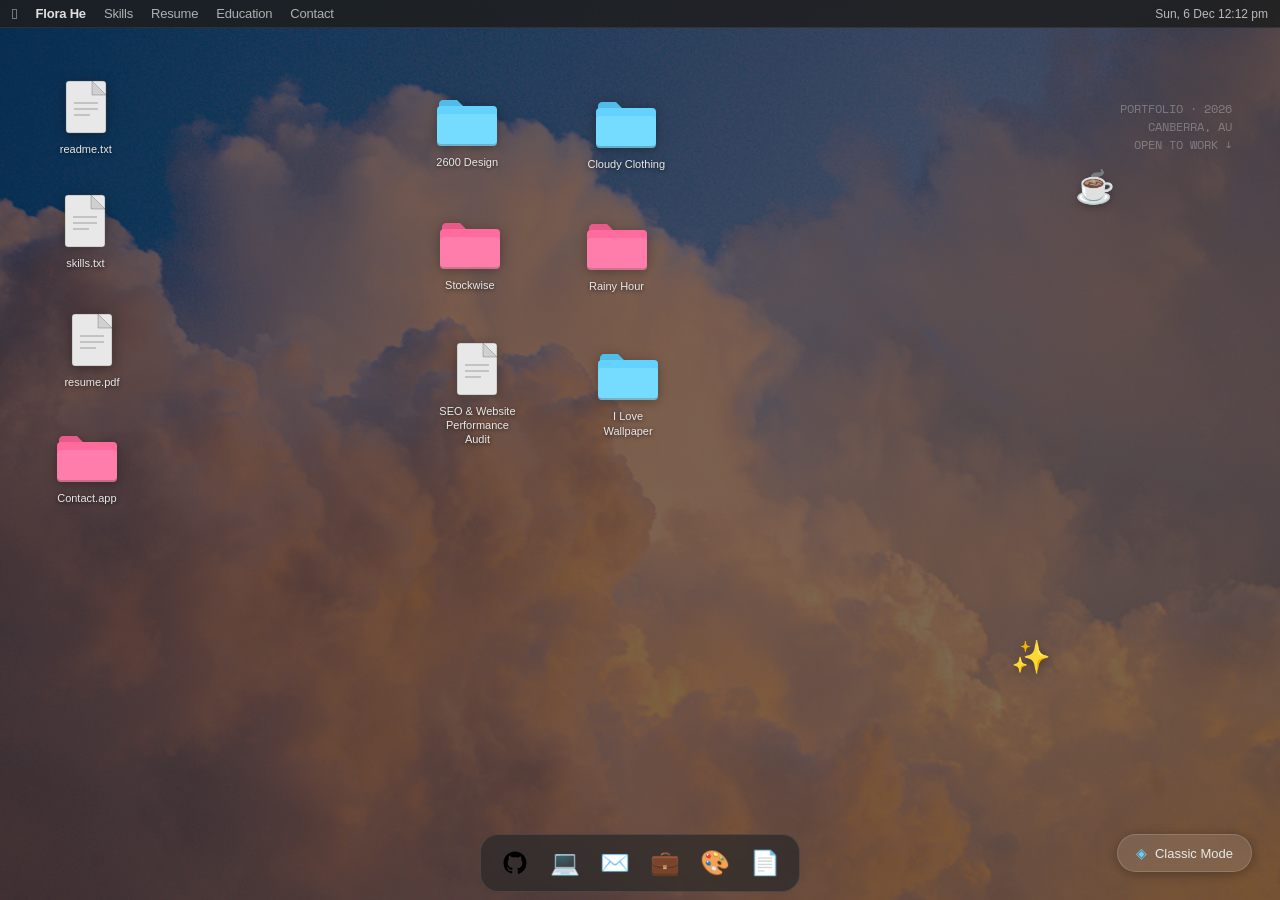
==== portfolio-v2.html @ 4a947c87 "Add files via upload" ====
<!DOCTYPE html>
<html lang="en">
<head>
<meta charset="UTF-8">
<meta name="viewport" content="width=device-width, initial-scale=1.0">
<title>Flora He — Portfolio</title>
<link href="https://fonts.googleapis.com/css2?family=Space+Mono:wght@400;700&display=swap" rel="stylesheet">
<style>
  :root {
    --menu-bg: rgba(30,30,30,0.85);
    --menu-text: #e0e0e0;
    --window-bg: #1e1e1e;
    --window-border: #3a3a3c;
    --accent: #ff6b9d;
    --accent2: #64d2ff;
    --folder-shadow: rgba(0,0,0,0.3);
    --icon-label: #e8e8e8;
  }

  * { margin: 0; padding: 0; box-sizing: border-box; }

  body {
    font-family: -apple-system, BlinkMacSystemFont, 'SF Pro Display', 'Helvetica Neue', sans-serif;
    background: #2c2c2e;
    overflow: hidden;
    width: 100vw;
    height: 100vh;
    cursor: url("data:image/svg+xml,%3Csvg xmlns='http://www.w3.org/2000/svg' width='40' height='32'%3E%3Cellipse cx='20' cy='23' rx='17' ry='8' fill='white' opacity='0.92'/%3E%3Cellipse cx='13' cy='19' rx='9' ry='8' fill='white' opacity='0.92'/%3E%3Cellipse cx='23' cy='17' rx='10' ry='9' fill='white' opacity='0.92'/%3E%3Cellipse cx='17' cy='14' rx='8' ry='8' fill='white' opacity='0.92'/%3E%3C/svg%3E") 20 24, auto;
    user-select: none;
  }

  /* ── CLOUD CLICK PUFF ── */
  .cloud-puff {
    position: fixed;
    pointer-events: none;
    z-index: 9998;
    font-size: 18px;
    line-height: 1;
    transform: translate(-50%, -50%) scale(0.4);
    opacity: 1;
    animation: cloudPuff 0.55s ease-out forwards;
  }
  @keyframes cloudPuff {
    0%   { transform: translate(-50%,-50%) scale(0.4); opacity: 0.9; }
    60%  { transform: translate(-50%,-50%) scale(1.6); opacity: 0.5; }
    100% { transform: translate(-50%,-50%) scale(2.2); opacity: 0;   }
  }

  /* ── WALLPAPER ── */
  .wallpaper {
    position: fixed; inset: 0; z-index: 0;
    background: url('cloud wallpaper.jpeg') center/cover no-repeat;
    transform: scale(1.08) translate3d(var(--bg-shift-x, 0px), var(--bg-shift-y, 0px), 0);
    transform-origin: center;
    animation: wallpaperFloat 22s ease-in-out infinite alternate;
    will-change: transform;
  }
  .wallpaper::after {
    content: '';
    position: absolute; inset: 0;
    background: rgba(8, 12, 28, 0.52);
  }

  @keyframes wallpaperFloat {
    0%   { transform: scale(1.08) translate3d(calc(var(--bg-shift-x, 0px) - 10px), calc(var(--bg-shift-y, 0px) - 6px), 0); }
    50%  { transform: scale(1.11) translate3d(calc(var(--bg-shift-x, 0px) + 6px), calc(var(--bg-shift-y, 0px) + 4px), 0); }
    100% { transform: scale(1.09) translate3d(calc(var(--bg-shift-x, 0px) - 4px), calc(var(--bg-shift-y, 0px) + 10px), 0); }
  }

  #cloudCanvas {
    position: fixed; inset: 28px 0 0 0;
    width: 100%; height: calc(100% - 28px);
    z-index: 2; pointer-events: none;
  }

  /* ── MENUBAR ── */
  .menubar {
    position: fixed; top: 0; left: 0; right: 0; height: 28px;
    background: var(--menu-bg);
    backdrop-filter: blur(30px); -webkit-backdrop-filter: blur(30px);
    display: flex; align-items: center; padding: 0 12px;
    z-index: 1000; border-bottom: 1px solid rgba(255,255,255,0.08);
    font-size: 13px; color: var(--menu-text); gap: 18px;
  }
  .menubar .apple-logo { font-size: 15px; opacity: 0.9; }
  .menubar-item { font-weight: 600; letter-spacing: -0.2px; }
  .menubar-item.light { font-weight: 400; opacity: 0.75; }
  .menubar-right { margin-left: auto; display: flex; gap: 16px; align-items: center; font-size: 12px; opacity: 0.8; }

  /* ── DESKTOP ── */
  .desktop { position: fixed; inset: 28px 0 0 0; z-index: 5; }

  .desktop-icon {
    position: absolute; display: flex; flex-direction: column; align-items: center;
    gap: 6px; cursor: grab; transition: transform 0.1s ease; z-index: 10;
    --type-main: #64d2ff;
    --type-mid: #50bce8;
    --type-light: #7de0ff;
    --type-stroke: rgba(255,255,255,0.28);
  }
  .desktop-icon:active { cursor: grabbing; }
  .desktop-icon:hover { transform: scale(1.05); }
  .desktop-icon.selected .icon-label {
    background: var(--accent); color: #fff; border-radius: 3px; padding: 1px 6px;
  }

  .icon-graphic {
    width: 64px; height: 56px; position: relative;
    filter: drop-shadow(0 2px 6px var(--folder-shadow)); transition: filter 0.2s;
  }
  .desktop-icon:hover .icon-graphic { filter: drop-shadow(0 4px 12px var(--folder-shadow)); }

  .icon-label {
    font-size: 11px; color: var(--icon-label); text-align: center;
    max-width: 90px; line-height: 1.3; text-shadow: 0 1px 4px rgba(0,0,0,0.7);
    word-wrap: break-word; padding: 1px 4px;
  }

  /* folder / file colour overrides */
  .desktop-icon .folder-tab,
  .desktop-icon .file-fold { fill: var(--type-mid); }
  .desktop-icon .folder-body,
  .desktop-icon .file-body { fill: var(--type-main); }
  .desktop-icon .folder-front { fill: var(--type-light); }
  .desktop-icon .file-body,
  .desktop-icon .file-fold,
  .desktop-icon .file-line { stroke: var(--type-stroke); }
  .desktop-icon[data-type="file"]  { --type-main: #e8e8e8; --type-mid: #d0d0d0; --type-light: #f5f5f5; --type-stroke: rgba(90,90,90,0.35); }
  .desktop-icon[data-type="app"]   { --type-main: #ff6b9d; --type-mid: #e85a8a; --type-light: #ff85b1; --type-stroke: rgba(255,255,255,0.25); }
  .desktop-icon[data-type="link"]  { --type-main: #64d2ff; --type-mid: #50bce8; --type-light: #7de0ff; --type-stroke: rgba(255,255,255,0.25); }
  .desktop-icon[data-type="image"] { --type-main: #ffd60a; --type-mid: #e8c200; --type-light: #ffe040; --type-stroke: rgba(120,90,0,0.25); }

  /* ── FINDER WINDOW ── */
  .window-overlay {
    position: fixed; inset: 0; z-index: 500; display: none;
    align-items: center; justify-content: center;
    background: rgba(0,0,0,0.5); backdrop-filter: blur(8px); -webkit-backdrop-filter: blur(8px);
    animation: fadeIn 0.2s ease;
  }
  .window-overlay.active { display: flex; }

  .finder-window {
    width: min(760px, 92vw); max-height: 82vh;
    background: var(--window-bg); border-radius: 12px;
    border: 1px solid var(--window-border);
    box-shadow: 0 24px 80px rgba(0,0,0,0.6);
    overflow: hidden; display: flex; flex-direction: column;
    animation: windowOpen 0.3s cubic-bezier(0.16,1,0.3,1);
  }

  @keyframes windowOpen { from { transform: scale(0.8); opacity: 0; } to { transform: scale(1); opacity: 1; } }
  @keyframes fadeIn     { from { opacity: 0; } to { opacity: 1; } }

  .window-titlebar {
    height: 40px; background: #2a2a2c; display: flex; align-items: center;
    padding: 0 14px; gap: 8px; flex-shrink: 0;
    border-bottom: 1px solid rgba(255,255,255,0.05);
  }
  .traffic-light { width: 12px; height: 12px; border-radius: 50%; cursor: pointer; transition: opacity 0.15s; }
  .traffic-light:hover { opacity: 0.8; }
  .tl-close    { background: #ff5f57; }
  .tl-minimize { background: #febc2e; }
  .tl-maximize { background: #28c840; }
  .window-title { flex: 1; text-align: center; font-size: 13px; color: #aaa; font-weight: 500; }

  .window-body { padding: 28px 32px 32px; overflow-y: auto; color: #d4d4d4; }
  .window-body h2 { font-size: 22px; font-weight: 600; color: #fff; margin-bottom: 8px; letter-spacing: -0.3px; }
  .window-body .project-tags { display: flex; flex-wrap: wrap; gap: 6px; margin-bottom: 16px; }
  .window-body .tag { font-size: 11px; padding: 3px 10px; border-radius: 100px; background: rgba(255,255,255,0.08); color: #aaa; font-weight: 500; letter-spacing: 0.3px; text-transform: uppercase; }
  .window-body .project-desc { font-size: 14px; line-height: 1.75; color: #b0b0b0; margin-bottom: 20px; }
  .window-body .project-link {
    display: inline-flex; align-items: center; gap: 6px; font-size: 13px;
    color: var(--accent2); text-decoration: none; padding: 8px 16px;
    border: 1px solid rgba(100,210,255,0.3); border-radius: 8px; transition: all 0.2s;
  }
  .window-body .project-link:hover { background: rgba(100,210,255,0.1); border-color: var(--accent2); }

  .project-preview {
    width: 100%; border-radius: 8px; margin-bottom: 20px;
    border: 1px solid rgba(255,255,255,0.06); background: #111;
    aspect-ratio: 16/9; overflow: hidden; position: relative;
    display: flex; align-items: center; justify-content: center;
  }
  .project-preview img { width: 100%; height: 100%; object-fit: cover; display: block; }
  .project-preview .preview-gradient { position: absolute; inset: 0; }
  .project-preview .preview-text {
    position: relative; z-index: 1; font-size: 28px; font-weight: 700;
    color: #fff; letter-spacing: -0.5px; text-shadow: 0 2px 12px rgba(0,0,0,0.5);
  }

  /* ── WINDOW CONTENT HELPERS ── */
  .w-section       { margin-bottom: 24px; }
  .w-section-title { font-size: 11px; letter-spacing: 0.12em; text-transform: uppercase; color: #555; margin-bottom: 10px; font-weight: 500; margin-top: 20px; }
  .w-section-title:first-child { margin-top: 0; }

  .w-tags     { display: flex; flex-wrap: wrap; gap: 6px; }
  .w-tag-d    { background: rgba(255,255,255,0.14); color: #e0e0e0; font-size: 11px; padding: 4px 12px; border-radius: 999px; font-weight: 500; }
  .w-tag-l    { background: rgba(255,255,255,0.05); color: #777; font-size: 11px; padding: 4px 12px; border-radius: 999px; border: 1px solid rgba(255,255,255,0.1); }

  .w-info-row { display: flex; gap: 16px; padding: 10px 0; border-bottom: 1px solid rgba(255,255,255,0.06); }
  .w-info-row:first-of-type { border-top: 1px solid rgba(255,255,255,0.06); }
  .w-lbl { font-size: 10px; letter-spacing: 0.1em; text-transform: uppercase; color: #555; min-width: 110px; padding-top: 1px; font-weight: 500; }
  .w-val { font-size: 13px; color: #c0c0c0; }
  .dot-green { display: inline-block; width: 7px; height: 7px; border-radius: 50%; background: #6bba6b; margin-left: 6px; vertical-align: middle; }

  .w-stat-grid { display: grid; grid-template-columns: repeat(3,1fr); gap: 8px; margin: 16px 0; }
  .w-stat-card { background: rgba(255,255,255,0.05); border-radius: 8px; padding: 14px; border: 1px solid rgba(255,255,255,0.07); }
  .w-stat-num  { font-size: 20px; font-weight: 600; color: #fff; letter-spacing: -0.02em; margin-bottom: 3px; }
  .w-stat-lbl  { font-size: 10px; letter-spacing: 0.08em; text-transform: uppercase; color: #555; }

  /* Resume tabs */
  .w-tabs { display: flex; border-bottom: 1px solid rgba(255,255,255,0.08); margin-bottom: 20px; }
  .w-tab  { padding: 8px 20px; font-size: 12px; color: #666; cursor: pointer; border-bottom: 2px solid transparent; transition: all 0.2s; margin-bottom: -1px; letter-spacing: 0.05em; text-transform: uppercase; }
  .w-tab.active { color: var(--accent2); border-bottom-color: var(--accent2); }
  .w-tab-pane          { display: none; }
  .w-tab-pane.active   { display: block; }

  .w-exp-item { padding: 16px 0; border-bottom: 1px solid rgba(255,255,255,0.06); }
  .w-exp-item:last-child { border-bottom: none; }
  .w-exp-header { display: flex; justify-content: space-between; align-items: baseline; gap: 12px; margin-bottom: 2px; }
  .w-exp-role { font-size: 14px; font-weight: 600; color: #e8e8e8; }
  .w-exp-year { font-size: 11px; color: #555; white-space: nowrap; font-family: 'Space Mono', monospace; }
  .w-exp-org  { font-size: 12px; color: #666; font-style: italic; margin-bottom: 8px; }
  .w-exp-desc { font-size: 13px; color: #888; line-height: 1.75; }

  .w-edu-item   { padding: 14px 0; border-bottom: 1px solid rgba(255,255,255,0.06); }
  .w-edu-item:last-child { border-bottom: none; }
  .w-edu-school { font-size: 14px; font-weight: 600; color: #e8e8e8; margin-bottom: 2px; }
  .w-edu-year   { font-size: 11px; color: #555; font-family: 'Space Mono', monospace; margin-bottom: 5px; }
  .w-edu-desc   { font-size: 12px; color: #888; line-height: 1.6; }

  /* Contact window */
  .w-contact-link {
    display: flex; justify-content: space-between; align-items: center;
    padding: 12px 0; border-bottom: 1px solid rgba(255,255,255,0.06);
    text-decoration: none; transition: padding-left 0.2s;
  }
  .w-contact-link:hover { padding-left: 6px; }
  .w-contact-lbl { font-size: 10px; letter-spacing: 0.1em; text-transform: uppercase; color: #555; }
  .w-contact-val { font-size: 13px; color: var(--accent2); }

  .w-divider { height: 1px; background: rgba(255,255,255,0.06); margin: 24px 0; }

  /* Contact form */
  .w-form-title { font-size: 14px; font-weight: 600; color: #e8e8e8; margin-bottom: 14px; }
  .w-chat-options { display: grid; gap: 6px; margin-bottom: 12px; }
  .w-opt { position: relative; }
  .w-opt input { position: absolute; opacity: 0; pointer-events: none; }
  .w-opt label {
    display: flex; align-items: center; gap: 10px; padding: 9px 12px;
    border: 1px solid rgba(255,255,255,0.1); border-radius: 10px;
    color: #888; font-size: 12px; cursor: pointer; transition: all 0.2s;
  }
  .w-opt label::before {
    content: ''; width: 14px; height: 14px; flex-shrink: 0; border-radius: 50%;
    border: 1px solid rgba(255,255,255,0.2); transition: all 0.2s;
  }
  .w-opt input:checked + label { border-color: var(--accent2); color: #e0e0e0; }
  .w-opt input:checked + label::before { background: var(--accent2); border-color: var(--accent2); }
  .w-opt label:hover { border-color: rgba(100,210,255,0.4); color: #c0c0c0; }

  .w-textarea {
    width: 100%; min-height: 80px; background: rgba(255,255,255,0.05);
    border: 1px solid rgba(255,255,255,0.1); border-radius: 10px;
    color: #d4d4d4; padding: 12px 14px; font-family: inherit; font-size: 13px;
    resize: none; outline: none; transition: border-color 0.2s;
  }
  .w-textarea:focus { border-color: var(--accent2); }
  .w-form-actions { display: flex; justify-content: space-between; align-items: center; margin-top: 10px; }
  .w-form-note { font-size: 11px; color: #555; }
  .w-send-btn {
    background: var(--accent2); color: #1a1a1a; border: none; border-radius: 8px;
    padding: 10px 20px; font-size: 12px; font-weight: 600; cursor: pointer;
    letter-spacing: 0.04em; text-transform: uppercase; transition: opacity 0.2s;
    font-family: inherit;
  }
  .w-send-btn:hover { opacity: 0.85; }

  /* ── STICKERS & BIO TEXT ── */
  .sticker {
    position: absolute; z-index: 5; pointer-events: none; font-size: 32px;
    filter: drop-shadow(0 2px 4px rgba(0,0,0,0.3));
    animation: float 4s ease-in-out infinite;
  }
  @keyframes float {
    0%,100% { transform: translateY(0) rotate(var(--rot,0deg)); }
    50%      { transform: translateY(-8px) rotate(var(--rot,0deg)); }
  }
  .bio-text {
    position: absolute; z-index: 5; font-family: 'Space Mono', monospace;
    font-size: 12px; color: rgba(255,255,255,0.3); max-width: 200px;
    line-height: 1.5; pointer-events: none; text-align: right;
  }

  /* ── DOCK ── */
  .dock {
    position: fixed; bottom: 8px; left: 50%; transform: translateX(-50%); z-index: 100;
    background: rgba(40,40,40,0.7); backdrop-filter: blur(20px); -webkit-backdrop-filter: blur(20px);
    border-radius: 18px; padding: 6px 12px; display: flex; gap: 6px;
    border: 1px solid rgba(255,255,255,0.1);
  }
  .dock-item {
    width: 44px; height: 44px; border-radius: 10px; display: flex; align-items: center;
    justify-content: center; font-size: 24px; cursor: pointer;
    transition: transform 0.2s cubic-bezier(0.16,1,0.3,1); position: relative;
  }
  .dock-item svg {
    width: 24px;
    height: 24px;
    fill: currentColor;
    display: block;
  }
  .dock-item:hover { transform: scale(1.3) translateY(-8px); }
  .dock-tooltip {
    position: absolute; bottom: 52px; font-size: 11px; color: #fff;
    background: rgba(30,30,30,0.9); padding: 4px 10px; border-radius: 6px;
    white-space: nowrap; opacity: 0; transition: opacity 0.15s; pointer-events: none;
  }
  .dock-item:hover .dock-tooltip { opacity: 1; }

  /* ── RESPONSIVE ── */
  @media (max-width: 768px) {
    .icon-graphic { width: 52px; height: 44px; }
    .icon-label { font-size: 10px; max-width: 72px; }
    .finder-window { width: 95vw; max-height: 88vh; }
    .window-body { padding: 20px; }
    .window-body h2 { font-size: 18px; }
    .w-stat-grid { grid-template-columns: 1fr 1fr; }
    .dock-item { width: 36px; height: 36px; font-size: 20px; }
  }
</style>
</head>
<body>

<div class="wallpaper"></div>
<canvas id="cloudCanvas"></canvas>

<div class="menubar">
  <span class="apple-logo" onclick="openById('readme')" style="cursor:pointer;" title="About Flora">&#63743;</span>
  <span class="menubar-item">Flora He</span>
  <span class="menubar-item light" onclick="openById('skills')"  style="cursor:none;">Skills</span>
  <span class="menubar-item light" onclick="openById('resume')"  style="cursor:none;">Resume</span>
  <span class="menubar-item light" onclick="openResumeTab('edu')" style="cursor:none;">Education</span>
  <span class="menubar-item light" onclick="openById('contact')" style="cursor:none;">Contact</span>
  <div class="menubar-right"><span id="menubar-time"></span></div>
</div>

<div class="desktop" id="desktop"></div>

<!-- FINDER WINDOW -->
<div class="window-overlay" id="windowOverlay">
  <div class="finder-window">
    <div class="window-titlebar">
      <div class="traffic-light tl-close"    onclick="closeWindow()"></div>
      <div class="traffic-light tl-minimize"></div>
      <div class="traffic-light tl-maximize"></div>
      <span class="window-title" id="windowTitle">—</span>
      <div style="width:52px"></div>
    </div>
    <div class="window-body" id="windowBody"></div>
  </div>
</div>

<!-- DOCK -->
<div class="dock">
  <div class="dock-item" onclick="window.open('https://github.com/florash','_blank')">
    <svg viewBox="0 0 24 24" aria-hidden="true">
      <path d="M12 .5C5.65.5.5 5.65.5 12A11.5 11.5 0 0 0 8.36 22.6c.58.1.79-.25.79-.56v-2.01c-3.18.69-3.85-1.35-3.85-1.35-.52-1.31-1.26-1.66-1.26-1.66-1.03-.7.08-.69.08-.69 1.14.08 1.74 1.17 1.74 1.17 1.01 1.73 2.65 1.23 3.29.94.1-.73.4-1.23.72-1.51-2.54-.29-5.21-1.27-5.21-5.66 0-1.25.45-2.27 1.17-3.08-.12-.29-.51-1.46.11-3.05 0 0 .96-.31 3.14 1.18A10.9 10.9 0 0 1 12 6.32c.97 0 1.95.13 2.87.38 2.18-1.49 3.14-1.18 3.14-1.18.62 1.59.23 2.76.11 3.05.73.81 1.17 1.83 1.17 3.08 0 4.4-2.67 5.36-5.22 5.65.41.35.77 1.03.77 2.08v3.08c0 .31.21.67.8.56A11.5 11.5 0 0 0 23.5 12C23.5 5.65 18.35.5 12 .5Z"/>
    </svg>
    <span class="dock-tooltip">GitHub · florash</span>
  </div>
  <div class="dock-item" onclick="window.open('https://github.com/2600design','_blank')">
    <span>💻</span><span class="dock-tooltip">GitHub · 2600design</span>
  </div>
  <div class="dock-item" onclick="window.open('mailto:flora.shuohe@gmail.com','_blank')">
    <span>✉️</span><span class="dock-tooltip">Email</span>
  </div>
  <div class="dock-item" onclick="window.open('https://www.linkedin.com/','_blank')">
    <span>💼</span><span class="dock-tooltip">LinkedIn</span>
  </div>
  <div class="dock-item" onclick="window.open('https://www.2600design.com.au','_blank')">
    <span>🎨</span><span class="dock-tooltip">2600 Design</span>
  </div>
  <div class="dock-item" onclick="window.open('FloraHe_Resume_portfolio.pdf','_blank')">
    <span>📄</span><span class="dock-tooltip">Download CV</span>
  </div>
</div>

<script>
// ═══════════════════════════════════════
//         FALLING CLOUD ANIMATION
// ═══════════════════════════════════════
(function () {
  const canvas = document.getElementById('cloudCanvas');
  const ctx = canvas.getContext('2d');
  const wallpaper = document.querySelector('.wallpaper');
  let W, H;
  let targetShiftX = 0;
  let targetShiftY = 0;
  let currentShiftX = 0;
  let currentShiftY = 0;

  function resize() {
    const dpr = window.devicePixelRatio || 1;
    W = window.innerWidth;
    H = window.innerHeight - 28;
    canvas.width  = W * dpr;
    canvas.height = H * dpr;
    ctx.setTransform(dpr, 0, 0, dpr, 0, 0);
  }
  resize();
  window.addEventListener('resize', resize);

  const PALETTES = [
    { start:{r:180,g:185,b:192}, end:{r:105,g:110,b:118} },
    { start:{r:255,g:255,b:255}, end:{r:220,g:225,b:230} },
    { start:{r:150,g:200,b:255}, end:{r:80, g:140,b:220} },
    { start:{r:245,g:185,b:215}, end:{r:130,g:175,b:235} },
  ];

  let palette, blobs=[], cloudY=0, cloudX=0, speed=0;
  const GRAVITY=0.008, MAX_SPEED=1.6;

  function initBlobs() {
    blobs = [];
    palette = PALETTES[Math.floor(Math.random()*PALETTES.length)];
    cloudX = W*0.15 + Math.random()*W*0.7;
    const baseR = Math.min(W,H)*0.13;
    for(let i=0;i<12;i++){const a=Math.random()*Math.PI*2,d=Math.random()*baseR*0.45;blobs.push({ox:Math.cos(a)*d,oy:Math.sin(a)*d*0.55,r:baseR*(0.38+Math.random()*0.32),phase:Math.random()*Math.PI*2,wx:1.5+Math.random()*3,wy:1+Math.random()*2,ws:0.008+Math.random()*0.012});}
    for(let i=0;i<12;i++){const a=Math.random()*Math.PI*2,d=baseR*(0.3+Math.random()*0.55);blobs.push({ox:Math.cos(a)*d,oy:Math.sin(a)*d*0.5-baseR*0.15,r:baseR*(0.25+Math.random()*0.28),phase:Math.random()*Math.PI*2,wx:2+Math.random()*4,wy:1.5+Math.random()*3,ws:0.006+Math.random()*0.014});}
    for(let i=0;i<8;i++){const a=-Math.PI*0.15+Math.random()*Math.PI*1.3,d=baseR*(0.5+Math.random()*0.45);blobs.push({ox:Math.cos(a)*d,oy:Math.sin(a)*d*0.4-baseR*0.35,r:baseR*(0.16+Math.random()*0.22),phase:Math.random()*Math.PI*2,wx:3+Math.random()*5,wy:2+Math.random()*3,ws:0.005+Math.random()*0.015});}
    cloudY = -Math.min(W,H)*0.35;
    speed = 0;
  }
  initBlobs();

  function updateWallpaperShift() {
    currentShiftX += (targetShiftX - currentShiftX) * 0.05;
    currentShiftY += (targetShiftY - currentShiftY) * 0.05;
    if (wallpaper) {
      wallpaper.style.setProperty('--bg-shift-x', currentShiftX.toFixed(2) + 'px');
      wallpaper.style.setProperty('--bg-shift-y', currentShiftY.toFixed(2) + 'px');
    }
  }

  document.addEventListener('mousemove', function (event) {
    const px = event.clientX / window.innerWidth - 0.5;
    const py = event.clientY / window.innerHeight - 0.5;
    targetShiftX = px * 18;
    targetShiftY = py * 14;
  });

  document.addEventListener('mouseleave', function () {
    targetShiftX = 0;
    targetShiftY = 0;
  });

  function lerp(p){const s=palette.start,e=palette.end;return{r:Math.round(s.r+(e.r-s.r)*p),g:Math.round(s.g+(e.g-s.g)*p),b:Math.round(s.b+(e.b-s.b)*p)};}

  let t=0;
  function draw(){
    t++;
    updateWallpaperShift();
    ctx.clearRect(0,0,W,H);
    speed=Math.min(speed+GRAVITY,MAX_SPEED);
    cloudY+=speed;
    const cycle=Math.max(0,Math.min(1,(cloudY+H*0.3)/(H*1.3)));
    if(cloudY>H+H*0.4) initBlobs();
    const cx=cloudX, cy=cloudY, swayX=Math.sin(t*0.006)*15;
    const sorted=[...blobs].sort((a,b)=>b.r-a.r);
    for(let i=0;i<sorted.length;i++){
      const b=sorted[i];
      const x=cx+b.ox+Math.sin(t*b.ws+b.phase)*b.wx+swayX;
      const y=cy+b.oy+Math.cos(t*b.ws*0.7+b.phase)*b.wy;
      const c=lerp(Math.min(1,cycle+(i/sorted.length)*0.08));
      const alpha=0.5+(1-i/sorted.length)*0.2;
      const g=ctx.createRadialGradient(x,y-b.r*0.15,0,x,y,b.r);
      g.addColorStop(0,`rgba(${c.r+8},${c.g+8},${c.b+6},${alpha})`);
      g.addColorStop(0.6,`rgba(${c.r},${c.g},${c.b},${alpha*0.85})`);
      g.addColorStop(1,`rgba(${Math.max(0,c.r-10)},${Math.max(0,c.g-10)},${Math.max(0,c.b-8)},0)`);
      ctx.beginPath();ctx.arc(x,y,b.r,0,Math.PI*2);ctx.fillStyle=g;ctx.fill();
    }
    const glowY=cy-Math.min(W,H)*0.1, glowR=Math.min(W,H)*0.12;
    const gw=ctx.createRadialGradient(cx+swayX,glowY,0,cx+swayX,glowY,glowR);
    gw.addColorStop(0,`rgba(255,255,255,${0.2*(1-cycle*0.6)})`);
    gw.addColorStop(1,'rgba(255,255,255,0)');
    ctx.beginPath();ctx.arc(cx+swayX,glowY,glowR,0,Math.PI*2);ctx.fillStyle=gw;ctx.fill();
    requestAnimationFrame(draw);
  }
  draw();
})();


// ═══════════════════════════════════════
//           PORTFOLIO DATA
// ═══════════════════════════════════════
const items = [
  // ── Special sections ──
  {
    id:'readme', name:'readme.txt', type:'file', windowType:'readme'
  },
  {
    id:'skills', name:'skills.txt', type:'file', windowType:'skills'
  },
  {
    id:'resume', name:'resume.pdf', type:'file', windowType:'resume'
  },
  {
    id:'contact', name:'Contact.app', type:'app', windowType:'contact'
  },

  // ── Projects ──
  {
    id:'design2600', name:'2600 Design', type:'link',
    tags:['Web Design','Branding'],
    desc:'Studio website for a Canberra web design brand with a refined, boutique aesthetic.',
    about:'A studio website created to present 2600 Design as a polished Canberra web design brand.',
    role:'I worked on the visual direction, layout presentation, content structure, and front-end execution.',
    tech:'Built with HTML, CSS, and a branding-led web design approach focused on clean presentation.',
    goal:'The goal was to create a boutique-feeling studio site that looks professional and builds trust quickly.',
    outcome:'Completed a refined brand website that clearly showcases services, style, and studio positioning.',
    link:'https://www.2600design.com.au',
    image:'img-2600design-desktop.png',
    gradient:'linear-gradient(135deg,#ede5db,#c9a990)',
    linkText:'Visit Site'
  },
  {
    id:'cloudyclothing', name:'Cloudy Clothing', type:'link',
    tags:['WordPress','WooCommerce'],
    desc:'Custom fashion ecommerce store with a soft, minimal shopping experience.',
    about:'A fashion ecommerce website designed to feel soft, clean, and easy to browse.',
    role:'I shaped the store presentation, product experience, and visual direction for the shopping flow.',
    tech:'Built with WordPress and WooCommerce, with a minimal front-end style and ecommerce structure.',
    goal:'The goal was to make the brand feel calm and elevated while keeping the buying experience simple.',
    outcome:'Completed a custom ecommerce concept with a softer brand feel and clearer product browsing.',
    link:'https://www.2600design.com.au/projects/cloudy-clothing/',
    image:'cloudyclothing.webp',
    gradient:'linear-gradient(135deg,#e8ecef,#c4d2dc)',
    linkText:'View Project'
  },
  {
    id:'stockwise', name:'Stockwise', type:'app',
    tags:['React','FastAPI'],
    desc:'Stock analysis platform with AI-powered insights, live market data, and bilingual support.',
    about:'A stock analysis platform that helps users review market data and understand stocks more easily.',
    role:'I worked across product design, interface structure, front-end implementation, and feature presentation.',
    tech:'Built with React and FastAPI, with AI-powered insights, live data, and bilingual support.',
    goal:'The goal was to make stock research more accessible, faster to scan, and easier for everyday users.',
    outcome:'Completed a working platform with live market information, AI support, and a clearer analysis flow.',
    link:'https://stockwise-pi.vercel.app',
    image:'img-stockwise-desktop.png',
    gradient:'linear-gradient(135deg,#667eea,#764ba2)',
    linkText:'View Live'
  },
  {
    id:'rainyhour', name:'Rainy Hour', type:'app',
    tags:['JavaScript','Canvas API'],
    desc:'Ambient soundscape app with layered rain visuals, audio controls, and a calm interactive mood.',
    about:'A calming ambient website built around rain visuals and sound to create a focused mood.',
    role:'I designed and developed the interactive experience, visual mood, and front-end behaviour.',
    tech:'Built with JavaScript and Canvas API, combining animation, audio controls, and atmosphere-led UI.',
    goal:'The goal was to create a small creative web experience that feels immersive and relaxing.',
    outcome:'Completed an interactive soundscape app with animated rain, layered controls, and a strong mood.',
    link:'https://florash.github.io/rainyhour/',
    image:'img-rainyhour-desktop.png',
    gradient:'linear-gradient(135deg,#4facfe,#00f2fe)',
    linkText:'View Live'
  },
  {
    id:'audit', name:'SEO & Website Performance Audit', type:'file',
    tags:['SEO','Web Audit'],
    desc:'Technical SEO and performance audit project focused on visibility, speed, and site health.',
    about:'A website audit document focused on improving search visibility, technical quality, and performance.',
    role:'I reviewed the site, identified technical and SEO issues, and structured the findings into a clear report.',
    tech:'Used SEO auditing, performance review, and website analysis methods to assess site health.',
    goal:'The goal was to show what was limiting search performance and what should be fixed first.',
    outcome:'Completed a structured audit with practical recommendations around visibility, speed, and site quality.',
    link:'https://florash.github.io/portfolio/assets/giannisitalian_audit_v8.pdf',
    image:'https://github.com/florash/portfolio/blob/main/assets/giannisitalian_card_v3.png',
    gradient:'linear-gradient(135deg,#a8edea,#fed6e3)',
    linkText:'View Report'
  },
  {
    id:'wallpaper', name:'I Love Wallpaper', type:'link',
    tags:['UI Design','Mobile'],
    desc:'Mobile wallpaper gallery concept with category browsing and a simple visual interface.',
    about:'A mobile wallpaper gallery concept designed for fast browsing and a clean visual experience.',
    role:'I designed the interface concept, category flow, and visual presentation for mobile use.',
    tech:'Built as a UI-focused front-end concept with lightweight interaction and mobile-first layout thinking.',
    goal:'The goal was to create a simple, attractive browsing experience for wallpaper discovery.',
    outcome:'Completed a mobile-style gallery concept with category navigation and a clear visual interface.',
    link:'https://florash.github.io/i-love-wallpaper/',
    image:'img-wallpaper-desktop.png',
    gradient:'linear-gradient(135deg,#f093fb,#f5576c)',
    linkText:'View Live'
  },
];


// ═══════════════════════════════════════
//         WINDOW CONTENT BUILDERS
// ═══════════════════════════════════════
function buildReadme() {
  return `
    <h2>Flora He</h2>
    <p style="font-size:11px;color:#555;font-family:'Space Mono',monospace;letter-spacing:0.1em;margin-bottom:20px;">PORTFOLIO · 2026 · CANBERRA AU</p>
    <p class="project-desc">Web designer and digital content professional with experience across WordPress, SEO, content publishing, and accessibility-focused design. I create clear, refined digital experiences for brands and small businesses.</p>

    <div style="margin:20px 0 24px;">
      <div class="w-info-row"><span class="w-lbl">Location</span><span class="w-val">Canberra, AU</span></div>
      <div class="w-info-row"><span class="w-lbl">Focus</span><span class="w-val">Web Design · WordPress · SEO</span></div>
      <div class="w-info-row"><span class="w-lbl">Stack</span><span class="w-val">HTML/CSS · React · Python · WordPress</span></div>
      <div class="w-info-row"><span class="w-lbl">Compliance</span><span class="w-val">WCAG 2.1 AA</span></div>
      <div class="w-info-row"><span class="w-lbl">Availability</span><span class="w-val">Open to opportunities <span class="dot-green"></span></span></div>
    </div>

    <div class="w-stat-grid">
      <div class="w-stat-card"><div class="w-stat-num">5K+</div><div class="w-stat-lbl">Followers</div></div>
      <div class="w-stat-card"><div class="w-stat-num">500K+</div><div class="w-stat-lbl">Total Views</div></div>
      <div class="w-stat-card"><div class="w-stat-num">39K+</div><div class="w-stat-lbl">Likes &amp; Saves</div></div>
    </div>

    <div class="project-tags" style="margin-top:20px;">
      <span class="tag">WordPress</span><span class="tag">Web Design</span><span class="tag">SEO</span>
      <span class="tag">React</span><span class="tag">Python</span><span class="tag">WCAG 2.1 AA</span>
    </div>

    <p style="margin-top:24px;font-size:11px;color:#444;font-family:'Space Mono',monospace;letter-spacing:0.08em;">
      DOUBLE-CLICK ANY FOLDER TO EXPLORE →
    </p>
  `;
}

function buildSkills() {
  return `
    <h2>Key Skills</h2>
    <p class="project-desc" style="margin-bottom:24px;">Technologies, tools, and standards I work with.</p>

    <p class="w-section-title">Web &amp; Digital</p>
    <div class="w-tags">
      <span class="w-tag-d">WordPress</span>
      <span class="w-tag-d">HTML / CSS</span>
      <span class="w-tag-l">SharePoint</span>
      <span class="w-tag-l">SEO</span>
      <span class="w-tag-l">Web Publishing</span>
      <span class="w-tag-l">Content Editing</span>
      <span class="w-tag-l">Digital Asset Mgmt</span>
    </div>

    <p class="w-section-title">Development</p>
    <div class="w-tags">
      <span class="w-tag-d">React</span>
      <span class="w-tag-d">Python</span>
      <span class="w-tag-l">FastAPI</span>
      <span class="w-tag-l">Canvas API</span>
      <span class="w-tag-l">JavaScript</span>
      <span class="w-tag-l">GitHub</span>
      <span class="w-tag-l">Netlify / Vercel</span>
    </div>

    <p class="w-section-title">Tools &amp; Standards</p>
    <div class="w-tags">
      <span class="w-tag-d">WCAG 2.1 AA</span>
      <span class="w-tag-d">Claude API</span>
      <span class="w-tag-l">Google Analytics</span>
      <span class="w-tag-l">Adobe Suite</span>
      <span class="w-tag-l">Canva</span>
      <span class="w-tag-l">MS Office</span>
    </div>
  `;
}

function buildResume() {
  return `
    <h2>Resume</h2>
    <p class="project-desc" style="margin-bottom:20px;">Education &amp; work experience.</p>

    <div class="w-tabs">
      <div class="w-tab active" onclick="switchTab(this,'exp')">Experience</div>
      <div class="w-tab"       onclick="switchTab(this,'edu')">Education</div>
      <div class="w-tab"       onclick="switchTab(this,'skillset')">Skills</div>
    </div>

    <div id="pane-exp" class="w-tab-pane active">
      <div class="w-exp-item">
        <div class="w-exp-header"><span class="w-exp-role">Web Designer</span><span class="w-exp-year">2026 — Present</span></div>
        <p class="w-exp-org">2600 Design</p>
        <p class="w-exp-desc">Designed and built brand websites and ecommerce concepts for small businesses, with a focus on WordPress, WooCommerce, responsive layout, and refined visual presentation. Led project direction across design, content structure, and front-end implementation.</p>
      </div>
      <div class="w-exp-item">
        <div class="w-exp-header"><span class="w-exp-role">Digital Content Creator</span><span class="w-exp-year">2023 — Present</span></div>
        <p class="w-exp-org">Self-Employed</p>
        <p class="w-exp-desc">Created and maintained website content with a focus on clarity, accessibility, and SEO. Worked across CMS publishing, keyword optimisation, content updates, and digital presentation for online audiences.</p>
      </div>
      <div class="w-exp-item">
        <div class="w-exp-header"><span class="w-exp-role">Web Developer – Project Support</span><span class="w-exp-year">2021 — 2023</span></div>
        <p class="w-exp-org">K2L, Canberra</p>
        <p class="w-exp-desc">Supported website and digital platform updates using HTML, CSS, and SharePoint. Produced documentation, maintained digital content, and helped improve usability across internal systems and web-based material.</p>
      </div>
      <div class="w-exp-item">
        <div class="w-exp-header"><span class="w-exp-role">Project Support Officer</span><span class="w-exp-year">2021</span></div>
        <p class="w-exp-org">ACS Program</p>
        <p class="w-exp-desc">Coordinated project documentation and supported reporting, records management, and training material preparation for program delivery.</p>
      </div>
    </div>

    <div id="pane-edu" class="w-tab-pane">
      <div class="w-edu-item">
        <p class="w-edu-school">University of Technology Sydney</p>
        <p class="w-edu-year">2019 – 2020</p>
        <p class="w-edu-desc">Master of Engineering Management<br>Risk · Project · Operations Management</p>
      </div>
      <div class="w-edu-item">
        <p class="w-edu-school">Macquarie University</p>
        <p class="w-edu-year">2016 – 2019</p>
        <p class="w-edu-desc">Bachelor of Information Technology<br>Web Dev · Databases · Software Engineering</p>
      </div>
    </div>

    <div id="pane-skillset" class="w-tab-pane">
      <p class="w-section-title" style="margin-top:0;">Web Design</p>
      <div class="w-tags" style="margin-bottom:16px;">
        <span class="w-tag-d">WordPress</span><span class="w-tag-d">WooCommerce</span>
        <span class="w-tag-l">HTML / CSS</span><span class="w-tag-l">Responsive Design</span><span class="w-tag-l">Brand Websites</span>
      </div>
      <p class="w-section-title">SEO &amp; Content</p>
      <div class="w-tags" style="margin-bottom:16px;">
        <span class="w-tag-d">SEO</span>
        <span class="w-tag-l">Web Publishing</span><span class="w-tag-l">Content Strategy</span><span class="w-tag-l">Google Analytics</span>
      </div>
      <p class="w-section-title">Development</p>
      <div class="w-tags">
        <span class="w-tag-d">React</span><span class="w-tag-d">JavaScript</span>
        <span class="w-tag-l">FastAPI</span><span class="w-tag-l">Python</span><span class="w-tag-l">GitHub</span>
      </div>
    </div>
  `;
}

function buildContact() {
  return `
    <h2>Contact</h2>
    <p class="project-desc">Available for web design, digital content, SEO, and creative digital roles. I would love to hear about opportunities where I can bring strategy, design, and clarity to online experiences.</p>

    <a href="mailto:flora.shuohe@gmail.com" class="w-contact-link">
      <span class="w-contact-lbl">Email</span>
      <span class="w-contact-val">flora.shuohe@gmail.com →</span>
    </a>
    <a href="https://www.2600design.com.au/" target="_blank" class="w-contact-link">
      <span class="w-contact-lbl">Website</span>
      <span class="w-contact-val">2600design.com.au →</span>
    </a>
    <a href="FloraHe_Resume_portfolio.pdf" download class="w-contact-link">
      <span class="w-contact-lbl">CV</span>
      <span class="w-contact-val">Download PDF →</span>
    </a>

    <div class="w-stat-grid" style="margin-top:20px;">
      <div class="w-stat-card"><div class="w-stat-num">5K+</div><div class="w-stat-lbl">Followers</div></div>
      <div class="w-stat-card"><div class="w-stat-num">500K+</div><div class="w-stat-lbl">Total Views</div></div>
      <div class="w-stat-card"><div class="w-stat-num">39K+</div><div class="w-stat-lbl">Likes &amp; Saves</div></div>
      <div class="w-stat-card"><div class="w-stat-num">WCAG</div><div class="w-stat-lbl">AA Compliant</div></div>
    </div>

    <div class="w-divider"></div>

    <p class="w-form-title">Send a message</p>
    <p class="project-desc" style="font-size:13px;margin-bottom:14px;">Tick topics and drop a note — it opens your email app pre-filled.</p>

    <form id="contactForm" onsubmit="sendContactEmail(event)">
      <div class="w-chat-options">
        <div class="w-opt"><input id="t1" type="checkbox" value="Job search and availability"><label for="t1">Job search and availability</label></div>
        <div class="w-opt"><input id="t2" type="checkbox" value="Tech stack and project experience"><label for="t2">Tech stack and project experience</label></div>
        <div class="w-opt"><input id="t3" type="checkbox" value="Salary and location"><label for="t3">Salary and location</label></div>
        <div class="w-opt"><input id="t4" type="checkbox" value="Interview availability"><label for="t4">Interview availability</label></div>
      </div>
      <textarea class="w-textarea" placeholder="Add a short message..." id="contactMsg"></textarea>
      <div class="w-form-actions">
        <p class="w-form-note">Opens your email app with message pre-filled.</p>
        <button type="submit" class="w-send-btn">Send →</button>
      </div>
    </form>
  `;
}

function buildProject(item) {
  const hasImage = item.image;
  const previewHTML = hasImage
    ? `<div class="project-preview"><img src="${item.image}" alt="${item.name}" onerror="this.parentElement.innerHTML='<div class=\\'preview-gradient\\' style=\\'background:${item.gradient}\\'></div><span class=\\'preview-text\\'>${item.name}</span>'"></div>`
    : `<div class="project-preview"><div class="preview-gradient" style="background:${item.gradient}"></div><span class="preview-text">${item.name}</span></div>`;

  const isLive   = item.link && item.link !== '#';
  const linkHTML = isLive
    ? `<a href="${item.link}" target="_blank" class="project-link">${item.linkText || 'Open Project'} →</a>`
    : `<span class="project-link" style="opacity:0.4;cursor:default;">Coming Soon</span>`;

  return `
    ${previewHTML}
    <h2>${item.name}</h2>
    <div class="project-tags">${item.tags.map(t=>`<span class="tag">${t}</span>`).join('')}</div>
    <p class="project-desc">${item.desc}</p>
    <div class="w-section">
      <p class="w-section-title">About</p>
      <p class="w-exp-desc">${item.about || item.desc}</p>
    </div>
    <div class="w-section">
      <p class="w-section-title">What I Did</p>
      <p class="w-exp-desc">${item.role || ''}</p>
    </div>
    <div class="w-section">
      <p class="w-section-title">Used</p>
      <p class="w-exp-desc">${item.tech || item.tags.join(' · ')}</p>
    </div>
    <div class="w-section">
      <p class="w-section-title">Goal</p>
      <p class="w-exp-desc">${item.goal || ''}</p>
    </div>
    <div class="w-section">
      <p class="w-section-title">Completed</p>
      <p class="w-exp-desc">${item.outcome || ''}</p>
    </div>
    ${linkHTML}
  `;
}


// ═══════════════════════════════════════
//           DESKTOP RENDERING
// ═══════════════════════════════════════
function folderSVG() {
  return `<svg class="icon-graphic" viewBox="0 0 64 56" fill="none" xmlns="http://www.w3.org/2000/svg">
    <path class="folder-tab"  d="M4 12C4 9.79 5.79 8 8 8H22L28 14H56C58.21 14 60 15.79 60 18V18H4V12Z"/>
    <rect class="folder-body" x="2" y="14" width="60" height="38" rx="4"/>
    <rect class="folder-front" x="2" y="22" width="60" height="32" rx="4" opacity="0.7"/>
  </svg>`;
}

function fileSVG() {
  return `<svg class="icon-graphic" viewBox="0 0 64 56" fill="none" xmlns="http://www.w3.org/2000/svg">
    <rect class="file-body" x="12" y="2" width="40" height="52" rx="3" stroke-width="1"/>
    <path class="file-fold" d="M38 2V16H52"/>
    <path class="file-line" d="M38 2L52 16" stroke-width="1"/>
    <line class="file-line" x1="20" y1="24" x2="44" y2="24" stroke-width="1.5"/>
    <line class="file-line" x1="20" y1="30" x2="44" y2="30" stroke-width="1.5"/>
    <line class="file-line" x1="20" y1="36" x2="36" y2="36" stroke-width="1.5"/>
  </svg>`;
}

function getGroupedPositions() {
  const desktop = document.getElementById('desktop');
  const W = desktop.clientWidth;
  const isCompact = W < 900;
  const j = () => isCompact ? (Math.random() - 0.5) * 6 : (Math.random() - 0.5) * 8;

  if (isCompact) {
    const startX = 28;
    const colW = Math.max(Math.min((W - 56) / 3, 120), 92);
    return items.map((_, i) => ({
      x: startX + (i % 3) * colW + j(),
      y: 44 + Math.floor(i / 3) * 118 + j()
    }));
  }

  const leftX = 56;
  const left = [0, 1, 2, 3].map(i => ({
    x: leftX + j(),
    y: 52 + i * 116 + j()
  }));

  const projectStartX = Math.max(260, W * 0.34);
  const projectColW = Math.min(150, Math.max(118, (W * 0.4) / 2));
  const projects = [0, 1, 2, 3, 4, 5].map(i => ({
    x: projectStartX + (i % 2) * projectColW + j(),
    y: 64 + Math.floor(i / 2) * 126 + j()
  }));

  return [...left, ...projects];
}

function renderDesktop() {
  const desktop = document.getElementById('desktop');
  desktop.innerHTML = '';
  const positions = getGroupedPositions();

  items.forEach((item, i) => {
    const el = document.createElement('div');
    el.className = 'desktop-icon';
    el.dataset.type = item.type;
    el.style.left = positions[i].x + 'px';
    el.style.top  = positions[i].y + 'px';

    const iconHTML = item.type === 'file' ? fileSVG() : folderSVG();
    el.innerHTML = `${iconHTML}<span class="icon-label">${item.name}</span>`;

    el.addEventListener('dblclick', e => { e.preventDefault(); openItem(item); });
    el.addEventListener('click', () => {
      document.querySelectorAll('.desktop-icon').forEach(d => d.classList.remove('selected'));
      el.classList.add('selected');
    });

    // Mobile double-tap
    let lastTap = 0;
    el.addEventListener('touchend', e => {
      const now = Date.now();
      if(now - lastTap < 300){ e.preventDefault(); openItem(item); }
      else { document.querySelectorAll('.desktop-icon').forEach(d=>d.classList.remove('selected')); el.classList.add('selected'); }
      lastTap = now;
    });

    makeDraggable(el);
    desktop.appendChild(el);
  });

  addStickers(desktop);
  addBioText(desktop);
}

function makeDraggable(el) {
  let dragging=false, sx,sy,ox,oy;
  const start=(cx,cy)=>{dragging=true;el.style.zIndex=50;const r=el.getBoundingClientRect();sx=cx;sy=cy;ox=r.left;oy=r.top-28;};
  const move=(cx,cy)=>{if(!dragging)return;el.style.left=(ox+cx-sx)+'px';el.style.top=(oy+cy-sy)+'px';};
  const end=()=>{dragging=false;el.style.zIndex=10;};
  el.addEventListener('mousedown',e=>{e.preventDefault();start(e.clientX,e.clientY);});
  document.addEventListener('mousemove',e=>move(e.clientX,e.clientY));
  document.addEventListener('mouseup',end);
  el.addEventListener('touchstart',e=>{const t=e.touches[0];start(t.clientX,t.clientY);},{passive:true});
  document.addEventListener('touchmove',e=>{if(dragging){const t=e.touches[0];move(t.clientX,t.clientY);}},{passive:true});
  document.addEventListener('touchend',end);
}

function addStickers(desktop) {
  [{emoji:'☕',x:'84%',y:'16%',rot:'12deg',delay:'0s'},
   {emoji:'✨',x:'79%',y:'70%',rot:'5deg', delay:'1.4s'}
  ].forEach(s=>{
    const el=document.createElement('div');
    el.className='sticker'; el.textContent=s.emoji;
    el.style.left=s.x; el.style.top=s.y;
    el.style.setProperty('--rot',s.rot); el.style.animationDelay=s.delay;
    desktop.appendChild(el);
  });
}

function addBioText(desktop) {
  const el=document.createElement('div');
  el.className='bio-text';
  el.style.right='48px'; el.style.top='72px';
  el.innerHTML='PORTFOLIO · 2026<br>CANBERRA, AU<br>OPEN TO WORK ↓';
  desktop.appendChild(el);
}


// ═══════════════════════════════════════
//          WINDOW OPEN / CLOSE
// ═══════════════════════════════════════
function openItem(item) {
  const overlay = document.getElementById('windowOverlay');
  const title   = document.getElementById('windowTitle');
  const body    = document.getElementById('windowBody');

  title.textContent = item.name;

  switch(item.windowType) {
    case 'readme':  body.innerHTML = buildReadme();  break;
    case 'skills':  body.innerHTML = buildSkills();  break;
    case 'resume':  body.innerHTML = buildResume();  break;
    case 'contact': body.innerHTML = buildContact(); break;
    default:        body.innerHTML = buildProject(item);
  }

  overlay.classList.add('active');
}

function closeWindow() {
  document.getElementById('windowOverlay').classList.remove('active');
}

document.getElementById('windowOverlay').addEventListener('click', e => {
  if(e.target === e.currentTarget) closeWindow();
});
document.addEventListener('keydown', e => { if(e.key === 'Escape') closeWindow(); });

// Tab switching inside resume window
function switchTab(tabEl, paneId) {
  const container = tabEl.closest('.window-body');
  container.querySelectorAll('.w-tab').forEach(t => t.classList.remove('active'));
  container.querySelectorAll('.w-tab-pane').forEach(p => p.classList.remove('active'));
  tabEl.classList.add('active');
  container.querySelector('#pane-'+paneId).classList.add('active');
}

// Contact form email handler
function sendContactEmail(e) {
  e.preventDefault();
  const topics = [...document.querySelectorAll('#contactForm input[type=checkbox]:checked')]
    .map(i => '- ' + i.value);
  const msg = document.getElementById('contactMsg').value.trim();
  const subject = encodeURIComponent('Portfolio Enquiry — Flora He');
  const body = encodeURIComponent(
    (topics.length ? 'Topics:\n' + topics.join('\n') + '\n\n' : '') +
    (msg ? msg : '')
  );
  window.location.href = `mailto:flora.shuohe@gmail.com?subject=${subject}&body=${body}`;
}


// ═══════════════════════════════════════
//         OPEN BY ID  (menubar shortcuts)
// ═══════════════════════════════════════
function openById(id) {
  const item = items.find(i => i.id === id);
  if (item) openItem(item);
}

function openResumeTab(paneId) {
  const item = items.find(i => i.id === 'resume');
  if (!item) return;
  openItem(item);
  const container = document.getElementById('windowBody');
  if (!container) return;
  const targetTab = container.querySelector(`.w-tab[onclick="switchTab(this,'${paneId}')"]`);
  if (targetTab) switchTab(targetTab, paneId);
}


// ═══════════════════════════════════════
//          CLOUD CLICK PUFF
// ═══════════════════════════════════════
document.addEventListener('click', e => {
  const puff = document.createElement('div');
  puff.className = 'cloud-puff';
  puff.textContent = '☁️';
  puff.style.left = e.clientX + 'px';
  puff.style.top  = e.clientY + 'px';
  document.body.appendChild(puff);
  puff.addEventListener('animationend', () => puff.remove());
});


// ═══════════════════════════════════════
//              CLOCK & INIT
// ═══════════════════════════════════════
function updateClock() {
  const now = new Date();
  const time = now.toLocaleTimeString('en-AU',{hour:'2-digit',minute:'2-digit',hour12:true,timeZone:'Australia/Canberra'});
  const date = now.toLocaleDateString('en-AU',{weekday:'short',day:'numeric',month:'short',timeZone:'Australia/Canberra'});
  document.getElementById('menubar-time').textContent = `${date}  ${time}`;
}

renderDesktop();
updateClock();
setInterval(updateClock, 60000);

document.getElementById('desktop').addEventListener('click', e => {
  if(e.target === e.currentTarget)
    document.querySelectorAll('.desktop-icon').forEach(el => el.classList.remove('selected'));
});

window.addEventListener('resize', renderDesktop);
</script>

<!-- Version Switcher -->
<a href="index.html" id="version-switcher" title="Switch to Classic Version">
  <span class="vs-icon">◈</span>
  <span class="vs-label">Classic Mode</span>
</a>
<style>
  #version-switcher {
    position: fixed;
    bottom: 28px;
    right: 28px;
    display: flex;
    align-items: center;
    gap: 8px;
    padding: 10px 18px;
    background: rgba(255,255,255,0.1);
    color: #e8e8e8;
    font-family: -apple-system, BlinkMacSystemFont, 'SF Pro Display', sans-serif;
    font-size: 13px;
    font-weight: 500;
    text-decoration: none;
    border-radius: 100px;
    border: 1px solid rgba(255,255,255,0.15);
    backdrop-filter: blur(12px);
    -webkit-backdrop-filter: blur(12px);
    box-shadow: 0 2px 12px rgba(0,0,0,0.3);
    transition: transform 0.2s, box-shadow 0.2s, background 0.2s;
    z-index: 9999;
  }
  #version-switcher:hover {
    transform: translateY(-2px);
    background: rgba(255,255,255,0.16);
    box-shadow: 0 6px 20px rgba(0,0,0,0.4);
  }
  .vs-icon { font-size: 14px; color: #64d2ff; }
</style>

</body>
</html>
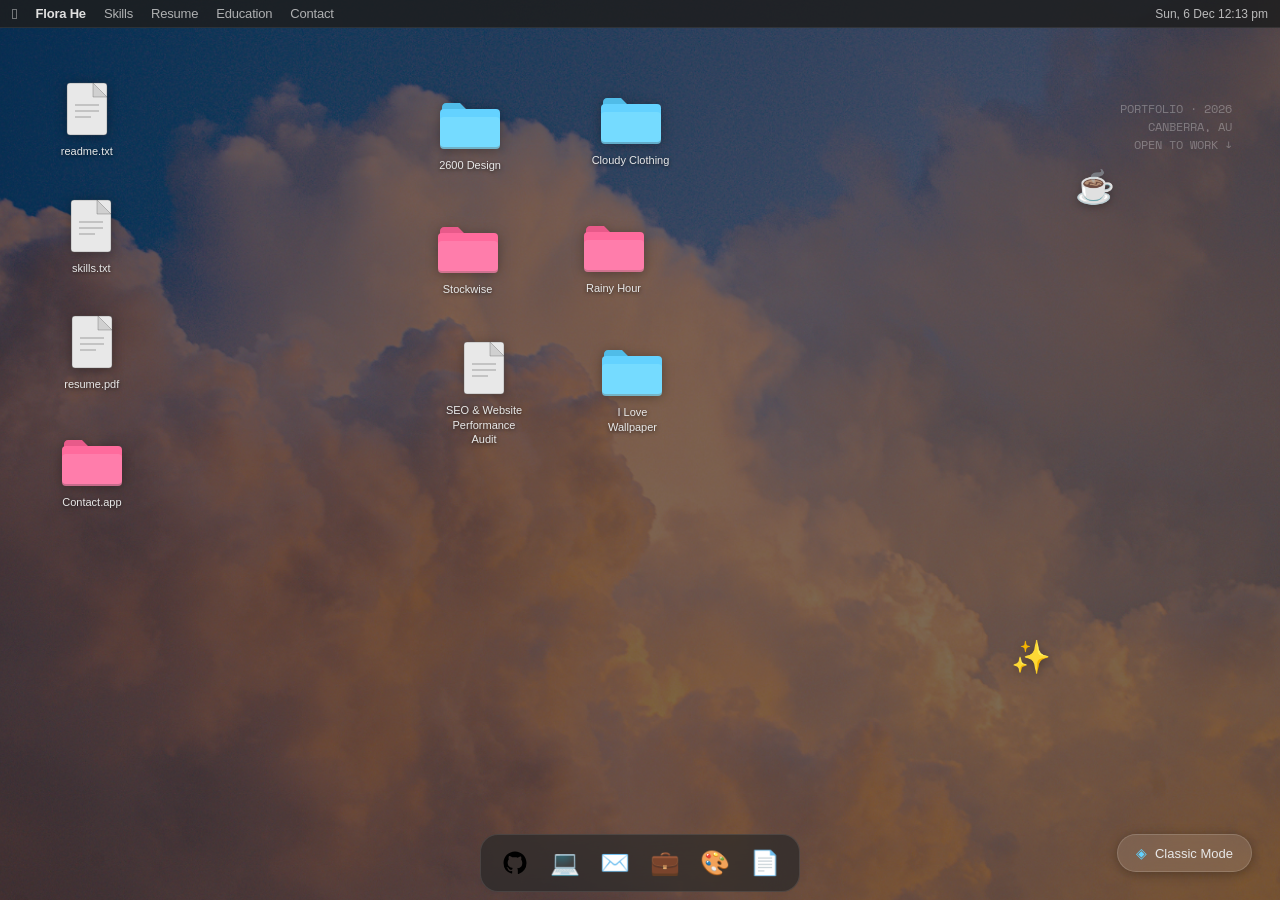
==== commit 88a0ca73: "Add files via upload" ====
--- a/portfolio-v2.html
+++ b/portfolio-v2.html
@@ -575,8 +575,8 @@
     tech:'Used SEO auditing, performance review, and website analysis methods to assess site health.',
     goal:'The goal was to show what was limiting search performance and what should be fixed first.',
     outcome:'Completed a structured audit with practical recommendations around visibility, speed, and site quality.',
-    link:'https://florash.github.io/portfolio/assets/giannisitalian_audit_v8.pdf',
-    image:'https://github.com/florash/portfolio/blob/main/assets/giannisitalian_card_v3.png',
+    link:'giannisitalian_audit_v8.pdf',
+    image:'giannisitalian_card_v3.png',
     gradient:'linear-gradient(135deg,#a8edea,#fed6e3)',
     linkText:'View Report'
   },
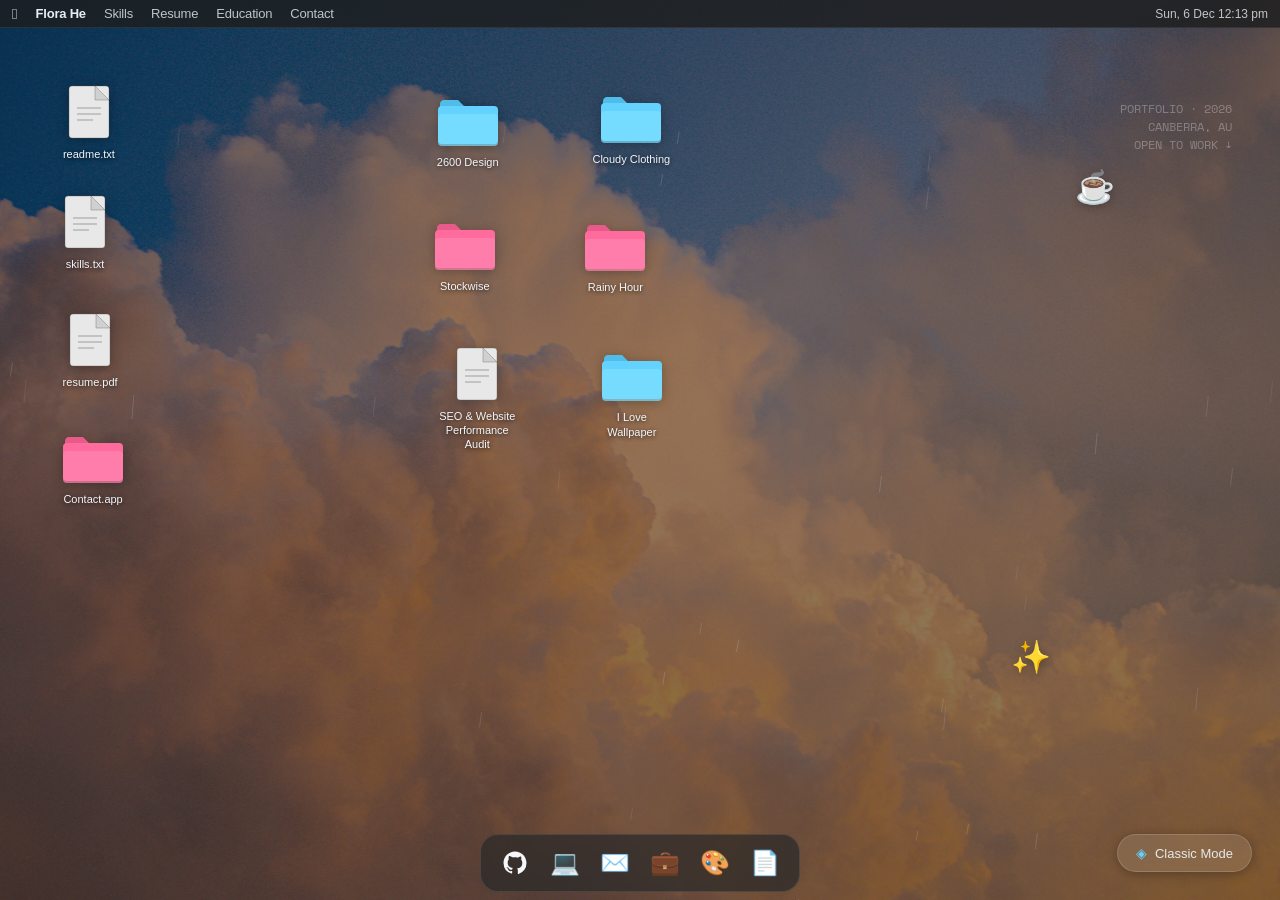
==== commit 052fdd30: "Add files via upload" ====
--- a/portfolio-v2.html
+++ b/portfolio-v2.html
@@ -7,14 +7,14 @@
 <link href="https://fonts.googleapis.com/css2?family=Space+Mono:wght@400;700&display=swap" rel="stylesheet">
 <style>
   :root {
-    --menu-bg: rgba(30,30,30,0.85);
-    --menu-text: #e0e0e0;
-    --window-bg: #1e1e1e;
-    --window-border: #3a3a3c;
+    --menu-bg: rgba(30, 30, 30, 0.82);
+    --menu-text: #e8edf3;
+    --window-bg: #1a2027;
+    --window-border: rgba(255,255,255,0.1);
     --accent: #ff6b9d;
-    --accent2: #64d2ff;
-    --folder-shadow: rgba(0,0,0,0.3);
-    --icon-label: #e8e8e8;
+    --accent2: #8fd0ef;
+    --folder-shadow: rgba(0,0,0,0.28);
+    --icon-label: #f3f6fa;
   }
 
   * { margin: 0; padding: 0; box-sizing: border-box; }
@@ -25,98 +25,146 @@
     overflow: hidden;
     width: 100vw;
     height: 100vh;
-    cursor: url("data:image/svg+xml,%3Csvg xmlns='http://www.w3.org/2000/svg' width='40' height='32'%3E%3Cellipse cx='20' cy='23' rx='17' ry='8' fill='white' opacity='0.92'/%3E%3Cellipse cx='13' cy='19' rx='9' ry='8' fill='white' opacity='0.92'/%3E%3Cellipse cx='23' cy='17' rx='10' ry='9' fill='white' opacity='0.92'/%3E%3Cellipse cx='17' cy='14' rx='8' ry='8' fill='white' opacity='0.92'/%3E%3C/svg%3E") 20 24, auto;
+    cursor: url("data:image/svg+xml,%3Csvg xmlns='http://www.w3.org/2000/svg' width='40' height='40' viewBox='0 0 40 40'%3E%3Cpath d='M12 25c-3.9 0-7-2.8-7-6.3 0-3.2 2.7-5.8 6.1-6.2.7-4.3 4.7-7.5 9.5-7.5 4.4 0 8.2 2.7 9.3 6.5 3.3.3 5.9 2.8 5.9 6 0 3.4-3 6.2-6.8 6.2H12Z' fill='%23f6fbff'/%3E%3Cpath d='M12 25c-3.9 0-7-2.8-7-6.3 0-3.2 2.7-5.8 6.1-6.2.7-4.3 4.7-7.5 9.5-7.5 4.4 0 8.2 2.7 9.3 6.5 3.3.3 5.9 2.8 5.9 6 0 3.4-3 6.2-6.8 6.2H12Z' fill='none' stroke='%23b7d4ea' stroke-width='1.4' stroke-linejoin='round'/%3E%3Cellipse cx='16' cy='18.4' rx='1.5' ry='1.1' fill='%23d8ebf9' opacity='0.9'/%3E%3Cellipse cx='23.2' cy='14.9' rx='2.6' ry='1.5' fill='%23ffffff' opacity='0.8'/%3E%3C/svg%3E") 18 18, auto;
     user-select: none;
   }
 
-  /* ── CLOUD CLICK PUFF ── */
-  .cloud-puff {
+  .rain-ping {
     position: fixed;
+    width: 16px;
+    height: 16px;
+    border: 1px solid rgba(220,238,248,0.46);
+    border-radius: 50%;
     pointer-events: none;
     z-index: 9998;
-    font-size: 18px;
-    line-height: 1;
-    transform: translate(-50%, -50%) scale(0.4);
-    opacity: 1;
-    animation: cloudPuff 0.55s ease-out forwards;
-  }
-  @keyframes cloudPuff {
-    0%   { transform: translate(-50%,-50%) scale(0.4); opacity: 0.9; }
-    60%  { transform: translate(-50%,-50%) scale(1.6); opacity: 0.5; }
-    100% { transform: translate(-50%,-50%) scale(2.2); opacity: 0;   }
-  }
-
-  /* ── WALLPAPER ── */
+    transform: translate(-50%, -50%) scale(0.25);
+    animation: rainPing 0.55s ease-out forwards;
+  }
+
+  @keyframes rainPing {
+    0% { opacity: 0.95; transform: translate(-50%, -50%) scale(0.25); }
+    100% { opacity: 0; transform: translate(-50%, -50%) scale(2.5); }
+  }
+
   .wallpaper {
-    position: fixed; inset: 0; z-index: 0;
-    background: url('cloud wallpaper.jpeg') center/cover no-repeat;
+    position: fixed;
+    inset: 0;
+    z-index: 0;
+    background: #8395ab;
+    overflow: hidden;
+  }
+
+  .wallpaper img {
+    position: absolute;
+    inset: 0;
+    width: 100%;
+    height: 100%;
+    object-fit: cover;
+    object-position: center center;
     transform: scale(1.08) translate3d(var(--bg-shift-x, 0px), var(--bg-shift-y, 0px), 0);
     transform-origin: center;
-    animation: wallpaperFloat 22s ease-in-out infinite alternate;
+    animation: wallpaperFloat 26s ease-in-out infinite alternate;
     will-change: transform;
-  }
+    filter: saturate(0.98) brightness(0.72);
+  }
+
   .wallpaper::after {
     content: '';
-    position: absolute; inset: 0;
-    background: rgba(8, 12, 28, 0.52);
+    position: absolute;
+    inset: 0;
+    background:
+      linear-gradient(180deg, rgba(10, 14, 24, 0.34) 0%, rgba(10, 14, 24, 0.24) 42%, rgba(8, 10, 18, 0.38) 100%),
+      url("data:image/svg+xml,%3Csvg viewBox='0 0 256 256' xmlns='http://www.w3.org/2000/svg'%3E%3Cfilter id='noise'%3E%3CfeTurbulence type='fractalNoise' baseFrequency='0.9' numOctaves='4' stitchTiles='stitch'/%3E%3C/filter%3E%3Crect width='100%25' height='100%25' filter='url(%23noise)' opacity='0.03'/%3E%3C/svg%3E");
+    opacity: 0.74;
+    pointer-events: none;
   }
 
   @keyframes wallpaperFloat {
-    0%   { transform: scale(1.08) translate3d(calc(var(--bg-shift-x, 0px) - 10px), calc(var(--bg-shift-y, 0px) - 6px), 0); }
-    50%  { transform: scale(1.11) translate3d(calc(var(--bg-shift-x, 0px) + 6px), calc(var(--bg-shift-y, 0px) + 4px), 0); }
-    100% { transform: scale(1.09) translate3d(calc(var(--bg-shift-x, 0px) - 4px), calc(var(--bg-shift-y, 0px) + 10px), 0); }
+    0% { transform: scale(1.08) translate3d(calc(var(--bg-shift-x, 0px) - 9px), calc(var(--bg-shift-y, 0px) - 6px), 0); }
+    100% { transform: scale(1.12) translate3d(calc(var(--bg-shift-x, 0px) + 6px), calc(var(--bg-shift-y, 0px) + 9px), 0); }
   }
 
   #cloudCanvas {
-    position: fixed; inset: 28px 0 0 0;
-    width: 100%; height: calc(100% - 28px);
-    z-index: 2; pointer-events: none;
-  }
-
-  /* ── MENUBAR ── */
+    position: fixed;
+    inset: 28px 0 0 0;
+    width: 100%;
+    height: calc(100% - 28px);
+    z-index: 2;
+    pointer-events: none;
+    opacity: 1;
+  }
+
   .menubar {
-    position: fixed; top: 0; left: 0; right: 0; height: 28px;
+    position: fixed;
+    top: 0;
+    left: 0;
+    right: 0;
+    height: 28px;
     background: var(--menu-bg);
-    backdrop-filter: blur(30px); -webkit-backdrop-filter: blur(30px);
-    display: flex; align-items: center; padding: 0 12px;
-    z-index: 1000; border-bottom: 1px solid rgba(255,255,255,0.08);
-    font-size: 13px; color: var(--menu-text); gap: 18px;
-  }
+    backdrop-filter: blur(30px);
+    -webkit-backdrop-filter: blur(30px);
+    display: flex;
+    align-items: center;
+    padding: 0 12px;
+    z-index: 1000;
+    border-bottom: 1px solid rgba(255,255,255,0.08);
+    font-size: 13px;
+    color: var(--menu-text);
+    gap: 18px;
+  }
+
   .menubar .apple-logo { font-size: 15px; opacity: 0.9; }
   .menubar-item { font-weight: 600; letter-spacing: -0.2px; }
-  .menubar-item.light { font-weight: 400; opacity: 0.75; }
+  .menubar-item.light { font-weight: 400; opacity: 0.8; }
   .menubar-right { margin-left: auto; display: flex; gap: 16px; align-items: center; font-size: 12px; opacity: 0.8; }
 
-  /* ── DESKTOP ── */
   .desktop { position: fixed; inset: 28px 0 0 0; z-index: 5; }
 
   .desktop-icon {
-    position: absolute; display: flex; flex-direction: column; align-items: center;
-    gap: 6px; cursor: grab; transition: transform 0.1s ease; z-index: 10;
+    position: absolute;
+    display: flex;
+    flex-direction: column;
+    align-items: center;
+    gap: 6px;
+    cursor: grab;
+    transition: transform 0.1s ease;
+    z-index: 10;
     --type-main: #64d2ff;
     --type-mid: #50bce8;
     --type-light: #7de0ff;
     --type-stroke: rgba(255,255,255,0.28);
   }
+
   .desktop-icon:active { cursor: grabbing; }
   .desktop-icon:hover { transform: scale(1.05); }
   .desktop-icon.selected .icon-label {
-    background: var(--accent); color: #fff; border-radius: 3px; padding: 1px 6px;
+    background: var(--accent);
+    color: #fff;
+    border-radius: 3px;
+    padding: 1px 6px;
   }
 
   .icon-graphic {
-    width: 64px; height: 56px; position: relative;
-    filter: drop-shadow(0 2px 6px var(--folder-shadow)); transition: filter 0.2s;
-  }
+    width: 64px;
+    height: 56px;
+    position: relative;
+    filter: drop-shadow(0 2px 6px var(--folder-shadow));
+    transition: filter 0.2s;
+  }
+
   .desktop-icon:hover .icon-graphic { filter: drop-shadow(0 4px 12px var(--folder-shadow)); }
 
   .icon-label {
-    font-size: 11px; color: var(--icon-label); text-align: center;
-    max-width: 90px; line-height: 1.3; text-shadow: 0 1px 4px rgba(0,0,0,0.7);
-    word-wrap: break-word; padding: 1px 4px;
-  }
-
-  /* folder / file colour overrides */
+    font-size: 11px;
+    color: var(--icon-label);
+    text-align: center;
+    max-width: 90px;
+    line-height: 1.3;
+    text-shadow: 0 1px 4px rgba(0,0,0,0.7);
+    word-wrap: break-word;
+    padding: 1px 4px;
+  }
+
   .desktop-icon .folder-tab,
   .desktop-icon .file-fold { fill: var(--type-mid); }
   .desktop-icon .folder-body,
@@ -125,40 +173,56 @@
   .desktop-icon .file-body,
   .desktop-icon .file-fold,
   .desktop-icon .file-line { stroke: var(--type-stroke); }
+
   .desktop-icon[data-type="file"]  { --type-main: #e8e8e8; --type-mid: #d0d0d0; --type-light: #f5f5f5; --type-stroke: rgba(90,90,90,0.35); }
   .desktop-icon[data-type="app"]   { --type-main: #ff6b9d; --type-mid: #e85a8a; --type-light: #ff85b1; --type-stroke: rgba(255,255,255,0.25); }
   .desktop-icon[data-type="link"]  { --type-main: #64d2ff; --type-mid: #50bce8; --type-light: #7de0ff; --type-stroke: rgba(255,255,255,0.25); }
-  .desktop-icon[data-type="image"] { --type-main: #ffd60a; --type-mid: #e8c200; --type-light: #ffe040; --type-stroke: rgba(120,90,0,0.25); }
-
-  /* ── FINDER WINDOW ── */
+
   .window-overlay {
-    position: fixed; inset: 0; z-index: 500; display: none;
-    align-items: center; justify-content: center;
-    background: rgba(0,0,0,0.5); backdrop-filter: blur(8px); -webkit-backdrop-filter: blur(8px);
+    position: fixed;
+    inset: 0;
+    z-index: 500;
+    display: none;
+    align-items: center;
+    justify-content: center;
+    background: rgba(0,0,0,0.5);
+    backdrop-filter: blur(8px);
+    -webkit-backdrop-filter: blur(8px);
     animation: fadeIn 0.2s ease;
   }
+
   .window-overlay.active { display: flex; }
 
   .finder-window {
-    width: min(760px, 92vw); max-height: 82vh;
-    background: var(--window-bg); border-radius: 12px;
+    width: min(760px, 92vw);
+    max-height: 82vh;
+    background: var(--window-bg);
+    border-radius: 12px;
     border: 1px solid var(--window-border);
     box-shadow: 0 24px 80px rgba(0,0,0,0.6);
-    overflow: hidden; display: flex; flex-direction: column;
-    animation: windowOpen 0.3s cubic-bezier(0.16,1,0.3,1);
+    overflow: hidden;
+    display: flex;
+    flex-direction: column;
+    animation: windowOpen 0.3s cubic-bezier(0.16, 1, 0.3, 1);
   }
 
   @keyframes windowOpen { from { transform: scale(0.8); opacity: 0; } to { transform: scale(1); opacity: 1; } }
-  @keyframes fadeIn     { from { opacity: 0; } to { opacity: 1; } }
+  @keyframes fadeIn { from { opacity: 0; } to { opacity: 1; } }
 
   .window-titlebar {
-    height: 40px; background: #2a2a2c; display: flex; align-items: center;
-    padding: 0 14px; gap: 8px; flex-shrink: 0;
+    height: 40px;
+    background: #2a2a2c;
+    display: flex;
+    align-items: center;
+    padding: 0 14px;
+    gap: 8px;
+    flex-shrink: 0;
     border-bottom: 1px solid rgba(255,255,255,0.05);
   }
+
   .traffic-light { width: 12px; height: 12px; border-radius: 50%; cursor: pointer; transition: opacity 0.15s; }
   .traffic-light:hover { opacity: 0.8; }
-  .tl-close    { background: #ff5f57; }
+  .tl-close { background: #ff5f57; }
   .tl-minimize { background: #febc2e; }
   .tl-maximize { background: #28c840; }
   .window-title { flex: 1; text-align: center; font-size: 13px; color: #aaa; font-weight: 500; }
@@ -176,72 +240,105 @@
   .window-body .project-link:hover { background: rgba(100,210,255,0.1); border-color: var(--accent2); }
 
   .project-preview {
-    width: 100%; border-radius: 8px; margin-bottom: 20px;
-    border: 1px solid rgba(255,255,255,0.06); background: #111;
-    aspect-ratio: 16/9; overflow: hidden; position: relative;
-    display: flex; align-items: center; justify-content: center;
-  }
+    width: 100%;
+    border-radius: 8px;
+    margin-bottom: 20px;
+    border: 1px solid rgba(255,255,255,0.06);
+    background: #111;
+    aspect-ratio: 16 / 9;
+    overflow: hidden;
+    position: relative;
+    display: flex;
+    align-items: center;
+    justify-content: center;
+  }
+
   .project-preview img { width: 100%; height: 100%; object-fit: cover; display: block; }
   .project-preview .preview-gradient { position: absolute; inset: 0; }
   .project-preview .preview-text {
-    position: relative; z-index: 1; font-size: 28px; font-weight: 700;
-    color: #fff; letter-spacing: -0.5px; text-shadow: 0 2px 12px rgba(0,0,0,0.5);
-  }
-
-  /* ── WINDOW CONTENT HELPERS ── */
-  .w-section       { margin-bottom: 24px; }
-  .w-section-title { font-size: 11px; letter-spacing: 0.12em; text-transform: uppercase; color: #555; margin-bottom: 10px; font-weight: 500; margin-top: 20px; }
+    position: relative;
+    z-index: 1;
+    font-size: 28px;
+    font-weight: 700;
+    color: #fff;
+    letter-spacing: -0.5px;
+    text-shadow: 0 2px 12px rgba(0,0,0,0.5);
+  }
+
+  .w-section { margin-bottom: 24px; }
+  .w-section-title {
+    font-size: 11px;
+    letter-spacing: 0.12em;
+    text-transform: uppercase;
+    color: #666;
+    margin-bottom: 10px;
+    font-weight: 500;
+    margin-top: 20px;
+  }
   .w-section-title:first-child { margin-top: 0; }
 
-  .w-tags     { display: flex; flex-wrap: wrap; gap: 6px; }
-  .w-tag-d    { background: rgba(255,255,255,0.14); color: #e0e0e0; font-size: 11px; padding: 4px 12px; border-radius: 999px; font-weight: 500; }
-  .w-tag-l    { background: rgba(255,255,255,0.05); color: #777; font-size: 11px; padding: 4px 12px; border-radius: 999px; border: 1px solid rgba(255,255,255,0.1); }
-
-  .w-info-row { display: flex; gap: 16px; padding: 10px 0; border-bottom: 1px solid rgba(255,255,255,0.06); }
+  .w-tags { display: flex; flex-wrap: wrap; gap: 6px; }
+  .w-tag-d { background: rgba(255,255,255,0.14); color: #e0e0e0; font-size: 11px; padding: 4px 12px; border-radius: 999px; font-weight: 500; }
+  .w-tag-l { background: rgba(255,255,255,0.05); color: #777; font-size: 11px; padding: 4px 12px; border-radius: 999px; border: 1px solid rgba(255,255,255,0.1); }
+  .w-exp-desc { font-size: 13px; color: #909090; line-height: 1.75; }
+
+  .w-info-row {
+    display: flex;
+    gap: 16px;
+    padding: 10px 0;
+    border-bottom: 1px solid rgba(255,255,255,0.06);
+  }
   .w-info-row:first-of-type { border-top: 1px solid rgba(255,255,255,0.06); }
   .w-lbl { font-size: 10px; letter-spacing: 0.1em; text-transform: uppercase; color: #555; min-width: 110px; padding-top: 1px; font-weight: 500; }
   .w-val { font-size: 13px; color: #c0c0c0; }
   .dot-green { display: inline-block; width: 7px; height: 7px; border-radius: 50%; background: #6bba6b; margin-left: 6px; vertical-align: middle; }
 
-  .w-stat-grid { display: grid; grid-template-columns: repeat(3,1fr); gap: 8px; margin: 16px 0; }
+  .w-stat-grid { display: grid; grid-template-columns: repeat(3, 1fr); gap: 8px; margin: 16px 0; }
   .w-stat-card { background: rgba(255,255,255,0.05); border-radius: 8px; padding: 14px; border: 1px solid rgba(255,255,255,0.07); }
-  .w-stat-num  { font-size: 20px; font-weight: 600; color: #fff; letter-spacing: -0.02em; margin-bottom: 3px; }
-  .w-stat-lbl  { font-size: 10px; letter-spacing: 0.08em; text-transform: uppercase; color: #555; }
-
-  /* Resume tabs */
+  .w-stat-num { font-size: 20px; font-weight: 600; color: #fff; letter-spacing: -0.02em; margin-bottom: 3px; }
+  .w-stat-lbl { font-size: 10px; letter-spacing: 0.08em; text-transform: uppercase; color: #555; }
+
   .w-tabs { display: flex; border-bottom: 1px solid rgba(255,255,255,0.08); margin-bottom: 20px; }
-  .w-tab  { padding: 8px 20px; font-size: 12px; color: #666; cursor: pointer; border-bottom: 2px solid transparent; transition: all 0.2s; margin-bottom: -1px; letter-spacing: 0.05em; text-transform: uppercase; }
+  .w-tab {
+    padding: 8px 20px;
+    font-size: 12px;
+    color: #666;
+    cursor: pointer;
+    border-bottom: 2px solid transparent;
+    transition: all 0.2s;
+    margin-bottom: -1px;
+    letter-spacing: 0.05em;
+    text-transform: uppercase;
+  }
   .w-tab.active { color: var(--accent2); border-bottom-color: var(--accent2); }
-  .w-tab-pane          { display: none; }
-  .w-tab-pane.active   { display: block; }
-
-  .w-exp-item { padding: 16px 0; border-bottom: 1px solid rgba(255,255,255,0.06); }
-  .w-exp-item:last-child { border-bottom: none; }
+  .w-tab-pane { display: none; }
+  .w-tab-pane.active { display: block; }
+
+  .w-exp-item, .w-edu-item {
+    padding: 16px 0;
+    border-bottom: 1px solid rgba(255,255,255,0.06);
+  }
+  .w-exp-item:last-child, .w-edu-item:last-child { border-bottom: none; }
   .w-exp-header { display: flex; justify-content: space-between; align-items: baseline; gap: 12px; margin-bottom: 2px; }
-  .w-exp-role { font-size: 14px; font-weight: 600; color: #e8e8e8; }
-  .w-exp-year { font-size: 11px; color: #555; white-space: nowrap; font-family: 'Space Mono', monospace; }
-  .w-exp-org  { font-size: 12px; color: #666; font-style: italic; margin-bottom: 8px; }
-  .w-exp-desc { font-size: 13px; color: #888; line-height: 1.75; }
-
-  .w-edu-item   { padding: 14px 0; border-bottom: 1px solid rgba(255,255,255,0.06); }
-  .w-edu-item:last-child { border-bottom: none; }
-  .w-edu-school { font-size: 14px; font-weight: 600; color: #e8e8e8; margin-bottom: 2px; }
-  .w-edu-year   { font-size: 11px; color: #555; font-family: 'Space Mono', monospace; margin-bottom: 5px; }
-  .w-edu-desc   { font-size: 12px; color: #888; line-height: 1.6; }
-
-  /* Contact window */
+  .w-exp-role, .w-edu-school { font-size: 14px; font-weight: 600; color: #e8e8e8; }
+  .w-exp-year, .w-edu-year { font-size: 11px; color: #555; white-space: nowrap; font-family: 'Space Mono', monospace; margin-bottom: 5px; }
+  .w-exp-org { font-size: 12px; color: #666; font-style: italic; margin-bottom: 8px; }
+  .w-edu-desc { font-size: 12px; color: #888; line-height: 1.6; }
+
   .w-contact-link {
-    display: flex; justify-content: space-between; align-items: center;
-    padding: 12px 0; border-bottom: 1px solid rgba(255,255,255,0.06);
-    text-decoration: none; transition: padding-left 0.2s;
+    display: flex;
+    justify-content: space-between;
+    align-items: center;
+    padding: 12px 0;
+    border-bottom: 1px solid rgba(255,255,255,0.06);
+    text-decoration: none;
+    transition: padding-left 0.2s;
   }
   .w-contact-link:hover { padding-left: 6px; }
   .w-contact-lbl { font-size: 10px; letter-spacing: 0.1em; text-transform: uppercase; color: #555; }
   .w-contact-val { font-size: 13px; color: var(--accent2); }
-
   .w-divider { height: 1px; background: rgba(255,255,255,0.06); margin: 24px 0; }
 
-  /* Contact form */
   .w-form-title { font-size: 14px; font-weight: 600; color: #e8e8e8; margin-bottom: 14px; }
   .w-chat-options { display: grid; gap: 6px; margin-bottom: 12px; }
   .w-opt { position: relative; }
@@ -276,40 +373,55 @@
   }
   .w-send-btn:hover { opacity: 0.85; }
 
-  /* ── STICKERS & BIO TEXT ── */
   .sticker {
-    position: absolute; z-index: 5; pointer-events: none; font-size: 32px;
+    position: absolute;
+    z-index: 5;
+    pointer-events: none;
+    font-size: 32px;
     filter: drop-shadow(0 2px 4px rgba(0,0,0,0.3));
     animation: float 4s ease-in-out infinite;
   }
+
   @keyframes float {
-    0%,100% { transform: translateY(0) rotate(var(--rot,0deg)); }
-    50%      { transform: translateY(-8px) rotate(var(--rot,0deg)); }
-  }
+    0%, 100% { transform: translateY(0) rotate(var(--rot, 0deg)); }
+    50% { transform: translateY(-8px) rotate(var(--rot, 0deg)); }
+  }
+
   .bio-text {
-    position: absolute; z-index: 5; font-family: 'Space Mono', monospace;
-    font-size: 12px; color: rgba(255,255,255,0.3); max-width: 200px;
-    line-height: 1.5; pointer-events: none; text-align: right;
-  }
-
-  /* ── DOCK ── */
+    position: absolute;
+    z-index: 5;
+    font-family: 'Space Mono', monospace;
+    font-size: 12px;
+    color: rgba(255,255,255,0.3);
+    max-width: 200px;
+    line-height: 1.5;
+    pointer-events: none;
+    text-align: right;
+  }
+
   .dock {
-    position: fixed; bottom: 8px; left: 50%; transform: translateX(-50%); z-index: 100;
-    background: rgba(40,40,40,0.7); backdrop-filter: blur(20px); -webkit-backdrop-filter: blur(20px);
-    border-radius: 18px; padding: 6px 12px; display: flex; gap: 6px;
+    position: fixed;
+    bottom: 8px;
+    left: 50%;
+    transform: translateX(-50%);
+    z-index: 100;
+    background: rgba(40,40,40,0.7);
+    backdrop-filter: blur(20px);
+    -webkit-backdrop-filter: blur(20px);
+    border-radius: 18px;
+    padding: 6px 12px;
+    display: flex;
+    gap: 6px;
     border: 1px solid rgba(255,255,255,0.1);
   }
+
   .dock-item {
     width: 44px; height: 44px; border-radius: 10px; display: flex; align-items: center;
     justify-content: center; font-size: 24px; cursor: pointer;
     transition: transform 0.2s cubic-bezier(0.16,1,0.3,1); position: relative;
-  }
-  .dock-item svg {
-    width: 24px;
-    height: 24px;
-    fill: currentColor;
-    display: block;
-  }
+    color: #f5f7fa;
+  }
+  .dock-item svg { width: 24px; height: 24px; fill: currentColor; display: block; }
   .dock-item:hover { transform: scale(1.3) translateY(-8px); }
   .dock-tooltip {
     position: absolute; bottom: 52px; font-size: 11px; color: #fff;
@@ -318,28 +430,77 @@
   }
   .dock-item:hover .dock-tooltip { opacity: 1; }
 
-  /* ── RESPONSIVE ── */
+  #version-switcher {
+    position: fixed;
+    bottom: 28px;
+    right: 28px;
+    display: flex;
+    align-items: center;
+    gap: 8px;
+    padding: 10px 18px;
+    background: rgba(255,255,255,0.1);
+    color: #e8e8e8;
+    font-family: -apple-system, BlinkMacSystemFont, 'SF Pro Display', sans-serif;
+    font-size: 13px;
+    font-weight: 500;
+    text-decoration: none;
+    border-radius: 100px;
+    border: 1px solid rgba(255,255,255,0.15);
+    backdrop-filter: blur(12px);
+    -webkit-backdrop-filter: blur(12px);
+    box-shadow: 0 2px 12px rgba(0,0,0,0.3);
+    transition: transform 0.2s, box-shadow 0.2s, background 0.2s;
+    z-index: 9999;
+  }
+
+  #version-switcher:hover {
+    transform: translateY(-2px);
+    background: rgba(255,255,255,0.16);
+    box-shadow: 0 6px 20px rgba(0,0,0,0.4);
+  }
+
+  .vs-icon { font-size: 14px; color: #64d2ff; }
+
   @media (max-width: 768px) {
     .icon-graphic { width: 52px; height: 44px; }
     .icon-label { font-size: 10px; max-width: 72px; }
-    .finder-window { width: 95vw; max-height: 88vh; }
-    .window-body { padding: 20px; }
+    .window-overlay {
+      align-items: flex-start;
+      justify-content: center;
+      padding: 56px 20px 96px;
+    }
+    .finder-window {
+      width: min(100%, 360px);
+      max-height: calc(100vh - 152px);
+      border-radius: 16px;
+    }
+    .window-titlebar {
+      height: 38px;
+      padding: 0 12px;
+    }
+    .window-body { padding: 16px 16px 20px; }
     .window-body h2 { font-size: 18px; }
+    .window-body .project-desc,
+    .w-exp-desc { font-size: 12px; line-height: 1.65; }
+    .project-preview { margin-bottom: 16px; }
     .w-stat-grid { grid-template-columns: 1fr 1fr; }
     .dock-item { width: 36px; height: 36px; font-size: 20px; }
+    #version-switcher { display: none; }
   }
 </style>
 </head>
 <body>
 
-<div class="wallpaper"></div>
+<div class="wallpaper">
+  <img src="./cloud wallpaper.jpeg" alt="">
+</div>
 <canvas id="cloudCanvas"></canvas>
 
 <div class="menubar">
   <span class="apple-logo" onclick="openById('readme')" style="cursor:pointer;" title="About Flora">&#63743;</span>
   <span class="menubar-item">Flora He</span>
-  <span class="menubar-item light" onclick="openById('skills')"  style="cursor:none;">Skills</span>
-  <span class="menubar-item light" onclick="openById('resume')"  style="cursor:none;">Resume</span>
+  <span class="menubar-item light" onclick="openById('skills')" style="cursor:none;">Skills</span>
+  <span class="menubar-item light" onclick="openById('resume')" style="cursor:none;">Resume</span>
   <span class="menubar-item light" onclick="openResumeTab('edu')" style="cursor:none;">Education</span>
   <span class="menubar-item light" onclick="openById('contact')" style="cursor:none;">Contact</span>
   <div class="menubar-right"><span id="menubar-time"></span></div>
@@ -347,11 +508,10 @@
 
 <div class="desktop" id="desktop"></div>
 
-<!-- FINDER WINDOW -->
 <div class="window-overlay" id="windowOverlay">
   <div class="finder-window">
     <div class="window-titlebar">
-      <div class="traffic-light tl-close"    onclick="closeWindow()"></div>
+      <div class="traffic-light tl-close" onclick="closeWindow()"></div>
       <div class="traffic-light tl-minimize"></div>
       <div class="traffic-light tl-maximize"></div>
       <span class="window-title" id="windowTitle">—</span>
@@ -361,7 +521,6 @@
   </div>
 </div>
 
-<!-- DOCK -->
 <div class="dock">
   <div class="dock-item" onclick="window.open('https://github.com/florash','_blank')">
     <svg viewBox="0 0 24 24" aria-hidden="true">
@@ -386,10 +545,12 @@
   </div>
 </div>
 
+<a href="index.html" id="version-switcher" title="Switch to Classic Mode">
+  <span class="vs-icon">◈</span>
+  <span class="vs-label">Classic Mode</span>
+</a>
+
 <script>
-// ═══════════════════════════════════════
-//         FALLING CLOUD ANIMATION
-// ═══════════════════════════════════════
 (function () {
   const canvas = document.getElementById('cloudCanvas');
   const ctx = canvas.getContext('2d');
@@ -404,7 +565,7 @@
     const dpr = window.devicePixelRatio || 1;
     W = window.innerWidth;
     H = window.innerHeight - 28;
-    canvas.width  = W * dpr;
+    canvas.width = W * dpr;
     canvas.height = H * dpr;
     ctx.setTransform(dpr, 0, 0, dpr, 0, 0);
   }
@@ -412,27 +573,64 @@
   window.addEventListener('resize', resize);
 
   const PALETTES = [
-    { start:{r:180,g:185,b:192}, end:{r:105,g:110,b:118} },
-    { start:{r:255,g:255,b:255}, end:{r:220,g:225,b:230} },
-    { start:{r:150,g:200,b:255}, end:{r:80, g:140,b:220} },
-    { start:{r:245,g:185,b:215}, end:{r:130,g:175,b:235} },
+    { start: { r: 255, g: 255, b: 255 }, end: { r: 226, g: 232, b: 240 } },
+    { start: { r: 208, g: 230, b: 255 }, end: { r: 128, g: 176, b: 232 } },
+    { start: { r: 201, g: 206, b: 216 }, end: { r: 118, g: 126, b: 142 } },
+    { start: { r: 255, g: 218, b: 232 }, end: { r: 214, g: 168, b: 194 } },
+    { start: { r: 246, g: 247, b: 250 }, end: { r: 186, g: 197, b: 214 } }
   ];
 
-  let palette, blobs=[], cloudY=0, cloudX=0, speed=0;
-  const GRAVITY=0.008, MAX_SPEED=1.6;
+  let palette, blobs = [], cloudY = 0, cloudX = 0, speed = 0, rainDrops = [];
+  const GRAVITY = 0.008, MAX_SPEED = 1.6;
+
+  function randomRange(min, max) {
+    return min + Math.random() * (max - min);
+  }
 
   function initBlobs() {
     blobs = [];
-    palette = PALETTES[Math.floor(Math.random()*PALETTES.length)];
-    cloudX = W*0.15 + Math.random()*W*0.7;
-    const baseR = Math.min(W,H)*0.13;
-    for(let i=0;i<12;i++){const a=Math.random()*Math.PI*2,d=Math.random()*baseR*0.45;blobs.push({ox:Math.cos(a)*d,oy:Math.sin(a)*d*0.55,r:baseR*(0.38+Math.random()*0.32),phase:Math.random()*Math.PI*2,wx:1.5+Math.random()*3,wy:1+Math.random()*2,ws:0.008+Math.random()*0.012});}
-    for(let i=0;i<12;i++){const a=Math.random()*Math.PI*2,d=baseR*(0.3+Math.random()*0.55);blobs.push({ox:Math.cos(a)*d,oy:Math.sin(a)*d*0.5-baseR*0.15,r:baseR*(0.25+Math.random()*0.28),phase:Math.random()*Math.PI*2,wx:2+Math.random()*4,wy:1.5+Math.random()*3,ws:0.006+Math.random()*0.014});}
-    for(let i=0;i<8;i++){const a=-Math.PI*0.15+Math.random()*Math.PI*1.3,d=baseR*(0.5+Math.random()*0.45);blobs.push({ox:Math.cos(a)*d,oy:Math.sin(a)*d*0.4-baseR*0.35,r:baseR*(0.16+Math.random()*0.22),phase:Math.random()*Math.PI*2,wx:3+Math.random()*5,wy:2+Math.random()*3,ws:0.005+Math.random()*0.015});}
-    cloudY = -Math.min(W,H)*0.35;
+    palette = PALETTES[Math.floor(Math.random() * PALETTES.length)];
+    cloudX = W * 0.15 + Math.random() * W * 0.7;
+    const sizeMode = Math.random();
+    const baseR = Math.min(W, H) * (sizeMode < 0.3 ? 0.08 : sizeMode < 0.72 ? 0.12 : 0.17);
+    const layers = 18 + Math.floor(Math.random() * 10);
+    const spreadX = randomRange(0.5, 0.95);
+    const spreadY = randomRange(0.28, 0.62);
+    for (let i = 0; i < layers; i++) {
+      const a = Math.random() * Math.PI * 2;
+      const ring = Math.pow(Math.random(), 0.78);
+      const d = baseR * spreadX * ring * randomRange(0.4, 1.1);
+      const squash = randomRange(0.38, spreadY);
+      blobs.push({
+        ox: Math.cos(a) * d * randomRange(0.75, 1.25),
+        oy: Math.sin(a) * d * squash - baseR * randomRange(0.02, 0.22),
+        r: baseR * randomRange(0.16, 0.52),
+        phase: Math.random() * Math.PI * 2,
+        wx: randomRange(1.2, 6),
+        wy: randomRange(0.8, 3.8),
+        ws: randomRange(0.004, 0.02)
+      });
+    }
+    cloudY = -Math.min(W, H) * 0.35;
     speed = 0;
   }
+
+  function initRain() {
+    rainDrops = [];
+    const count = Math.max(36, Math.floor((W * H) / 42000));
+    for (let i = 0; i < count; i++) {
+      rainDrops.push({
+        x: Math.random() * W,
+        y: Math.random() * H,
+        len: randomRange(10, 24),
+        speed: randomRange(3.2, 6.4),
+        drift: randomRange(-0.6, 0.6),
+        alpha: randomRange(0.08, 0.18)
+      });
+    }
+  }
   initBlobs();
+  initRain();
 
   function updateWallpaperShift() {
     currentShiftX += (targetShiftX - currentShiftX) * 0.05;
@@ -455,157 +653,173 @@
     targetShiftY = 0;
   });
 
-  function lerp(p){const s=palette.start,e=palette.end;return{r:Math.round(s.r+(e.r-s.r)*p),g:Math.round(s.g+(e.g-s.g)*p),b:Math.round(s.b+(e.b-s.b)*p)};}
-
-  let t=0;
-  function draw(){
+  function lerp(p) {
+    const s = palette.start;
+    const e = palette.end;
+    return { r: Math.round(s.r + (e.r - s.r) * p), g: Math.round(s.g + (e.g - s.g) * p), b: Math.round(s.b + (e.b - s.b) * p) };
+  }
+
+  let t = 0;
+  function draw() {
     t++;
     updateWallpaperShift();
-    ctx.clearRect(0,0,W,H);
-    speed=Math.min(speed+GRAVITY,MAX_SPEED);
-    cloudY+=speed;
-    const cycle=Math.max(0,Math.min(1,(cloudY+H*0.3)/(H*1.3)));
-    if(cloudY>H+H*0.4) initBlobs();
-    const cx=cloudX, cy=cloudY, swayX=Math.sin(t*0.006)*15;
-    const sorted=[...blobs].sort((a,b)=>b.r-a.r);
-    for(let i=0;i<sorted.length;i++){
-      const b=sorted[i];
-      const x=cx+b.ox+Math.sin(t*b.ws+b.phase)*b.wx+swayX;
-      const y=cy+b.oy+Math.cos(t*b.ws*0.7+b.phase)*b.wy;
-      const c=lerp(Math.min(1,cycle+(i/sorted.length)*0.08));
-      const alpha=0.5+(1-i/sorted.length)*0.2;
-      const g=ctx.createRadialGradient(x,y-b.r*0.15,0,x,y,b.r);
-      g.addColorStop(0,`rgba(${c.r+8},${c.g+8},${c.b+6},${alpha})`);
-      g.addColorStop(0.6,`rgba(${c.r},${c.g},${c.b},${alpha*0.85})`);
-      g.addColorStop(1,`rgba(${Math.max(0,c.r-10)},${Math.max(0,c.g-10)},${Math.max(0,c.b-8)},0)`);
-      ctx.beginPath();ctx.arc(x,y,b.r,0,Math.PI*2);ctx.fillStyle=g;ctx.fill();
+    ctx.clearRect(0, 0, W, H);
+    speed = Math.min(speed + GRAVITY, MAX_SPEED);
+    cloudY += speed;
+    const cycle = Math.max(0, Math.min(1, (cloudY + H * 0.3) / (H * 1.3)));
+    if (cloudY > H + H * 0.4) initBlobs();
+    const cx = cloudX, cy = cloudY, swayX = Math.sin(t * 0.006) * 15;
+    const sorted = blobs.slice().sort((a, b) => b.r - a.r);
+
+    for (let i = 0; i < sorted.length; i++) {
+      const b = sorted[i];
+      const x = cx + b.ox + Math.sin(t * b.ws + b.phase) * b.wx + swayX;
+      const y = cy + b.oy + Math.cos(t * b.ws * 0.7 + b.phase) * b.wy;
+      const c = lerp(Math.min(1, cycle + (i / sorted.length) * 0.08));
+      const alpha = 0.86 + (1 - i / sorted.length) * 0.12;
+      const g = ctx.createRadialGradient(x, y - b.r * 0.15, 0, x, y, b.r);
+      g.addColorStop(0, 'rgba(' + Math.min(255, c.r + 26) + ',' + Math.min(255, c.g + 26) + ',' + Math.min(255, c.b + 24) + ',' + alpha + ')');
+      g.addColorStop(0.42, 'rgba(' + Math.min(255, c.r + 10) + ',' + Math.min(255, c.g + 10) + ',' + Math.min(255, c.b + 8) + ',' + (alpha * 0.98) + ')');
+      g.addColorStop(0.72, 'rgba(' + c.r + ',' + c.g + ',' + c.b + ',' + (alpha * 0.92) + ')');
+      g.addColorStop(1, 'rgba(' + Math.max(0, c.r - 10) + ',' + Math.max(0, c.g - 10) + ',' + Math.max(0, c.b - 8) + ',0)');
+      ctx.beginPath();
+      ctx.arc(x, y, b.r, 0, Math.PI * 2);
+      ctx.fillStyle = g;
+      ctx.fill();
     }
-    const glowY=cy-Math.min(W,H)*0.1, glowR=Math.min(W,H)*0.12;
-    const gw=ctx.createRadialGradient(cx+swayX,glowY,0,cx+swayX,glowY,glowR);
-    gw.addColorStop(0,`rgba(255,255,255,${0.2*(1-cycle*0.6)})`);
-    gw.addColorStop(1,'rgba(255,255,255,0)');
-    ctx.beginPath();ctx.arc(cx+swayX,glowY,glowR,0,Math.PI*2);ctx.fillStyle=gw;ctx.fill();
+
+    const glowY = cy - Math.min(W, H) * 0.1;
+    const glowR = Math.min(W, H) * 0.12;
+    const gw = ctx.createRadialGradient(cx + swayX, glowY, 0, cx + swayX, glowY, glowR);
+    gw.addColorStop(0, 'rgba(255,255,255,' + (0.34 * (1 - cycle * 0.5)) + ')');
+    gw.addColorStop(1, 'rgba(255,255,255,0)');
+    ctx.beginPath();
+    ctx.arc(cx + swayX, glowY, glowR, 0, Math.PI * 2);
+    ctx.fillStyle = gw;
+    ctx.fill();
+
+    ctx.lineWidth = 1;
+    for (let i = 0; i < rainDrops.length; i++) {
+      const drop = rainDrops[i];
+      drop.y += drop.speed;
+      drop.x += drop.drift;
+      if (drop.y > H + drop.len || drop.x < -20 || drop.x > W + 20) {
+        drop.x = Math.random() * W;
+        drop.y = -drop.len - Math.random() * 120;
+        drop.len = randomRange(10, 24);
+        drop.speed = randomRange(3.2, 6.4);
+        drop.drift = randomRange(-0.6, 0.6);
+        drop.alpha = randomRange(0.08, 0.18);
+      }
+      ctx.strokeStyle = 'rgba(215, 232, 255,' + drop.alpha.toFixed(3) + ')';
+      ctx.beginPath();
+      ctx.moveTo(drop.x, drop.y);
+      ctx.lineTo(drop.x - 2, drop.y + drop.len);
+      ctx.stroke();
+    }
+
     requestAnimationFrame(draw);
   }
   draw();
 })();
 
-
-// ═══════════════════════════════════════
-//           PORTFOLIO DATA
-// ═══════════════════════════════════════
 const items = [
-  // ── Special sections ──
+  { id: 'readme', name: 'readme.txt', type: 'file', windowType: 'readme' },
+  { id: 'skills', name: 'skills.txt', type: 'file', windowType: 'skills' },
+  { id: 'resume', name: 'resume.pdf', type: 'file', windowType: 'resume' },
+  { id: 'contact', name: 'Contact.app', type: 'app', windowType: 'contact' },
+
   {
-    id:'readme', name:'readme.txt', type:'file', windowType:'readme'
+    id: 'design2600', name: '2600 Design', type: 'link',
+    tags: ['Web Design', 'Branding'],
+    desc: 'Studio website for a Canberra web design brand with a refined, boutique aesthetic.',
+    about: 'A studio website created to present 2600 Design as a polished Canberra web design brand.',
+    role: 'I worked on the visual direction, layout presentation, content structure, and front-end execution.',
+    tech: 'Built with HTML, CSS, and a branding-led web design approach focused on clean presentation.',
+    goal: 'The goal was to create a boutique-feeling studio site that looks professional and builds trust quickly.',
+    outcome: 'Completed a refined brand website that clearly showcases services, style, and studio positioning.',
+    link: 'https://www.2600design.com.au',
+    image: 'img-2600design-desktop.png',
+    gradient: 'linear-gradient(135deg,#ede5db,#c9a990)',
+    linkText: 'Visit Site'
   },
   {
-    id:'skills', name:'skills.txt', type:'file', windowType:'skills'
+    id: 'cloudyclothing', name: 'Cloudy Clothing', type: 'link',
+    tags: ['WordPress', 'WooCommerce'],
+    desc: 'Custom fashion ecommerce store with a soft, minimal shopping experience.',
+    about: 'A fashion ecommerce website designed to feel soft, clean, and easy to browse.',
+    role: 'I shaped the store presentation, product experience, and visual direction for the shopping flow.',
+    tech: 'Built with WordPress and WooCommerce, with a minimal front-end style and ecommerce structure.',
+    goal: 'The goal was to make the brand feel calm and elevated while keeping the buying experience simple.',
+    outcome: 'Completed a custom ecommerce concept with a softer brand feel and clearer product browsing.',
+    link: 'https://www.2600design.com.au/projects/cloudy-clothing/',
+    image: 'cloudyclothing.webp',
+    gradient: 'linear-gradient(135deg,#e8ecef,#c4d2dc)',
+    linkText: 'View Project'
   },
   {
-    id:'resume', name:'resume.pdf', type:'file', windowType:'resume'
+    id: 'stockwise', name: 'Stockwise', type: 'app',
+    tags: ['React', 'FastAPI'],
+    desc: 'Stock analysis platform with AI-powered insights, live market data, and bilingual support.',
+    about: 'A stock analysis platform that helps users review market data and understand stocks more easily.',
+    role: 'I worked across product design, interface structure, front-end implementation, and feature presentation.',
+    tech: 'Built with React and FastAPI, with AI-powered insights, live data, and bilingual support.',
+    goal: 'The goal was to make stock research more accessible, faster to scan, and easier for everyday users.',
+    outcome: 'Completed a working platform with live market information, AI support, and a clearer analysis flow.',
+    link: 'https://stockwise-pi.vercel.app',
+    image: 'img-stockwise-desktop.png',
+    gradient: 'linear-gradient(135deg,#667eea,#764ba2)',
+    linkText: 'View Live'
   },
   {
-    id:'contact', name:'Contact.app', type:'app', windowType:'contact'
-  },
-
-  // ── Projects ──
-  {
-    id:'design2600', name:'2600 Design', type:'link',
-    tags:['Web Design','Branding'],
-    desc:'Studio website for a Canberra web design brand with a refined, boutique aesthetic.',
-    about:'A studio website created to present 2600 Design as a polished Canberra web design brand.',
-    role:'I worked on the visual direction, layout presentation, content structure, and front-end execution.',
-    tech:'Built with HTML, CSS, and a branding-led web design approach focused on clean presentation.',
-    goal:'The goal was to create a boutique-feeling studio site that looks professional and builds trust quickly.',
-    outcome:'Completed a refined brand website that clearly showcases services, style, and studio positioning.',
-    link:'https://www.2600design.com.au',
-    image:'img-2600design-desktop.png',
-    gradient:'linear-gradient(135deg,#ede5db,#c9a990)',
-    linkText:'Visit Site'
+    id: 'rainyhour', name: 'Rainy Hour', type: 'app',
+    tags: ['JavaScript', 'Canvas API'],
+    desc: 'Ambient soundscape app with layered rain visuals, audio controls, and a calm interactive mood.',
+    about: 'A calming ambient website built around rain visuals and sound to create a focused mood.',
+    role: 'I designed and developed the interactive experience, visual mood, and front-end behaviour.',
+    tech: 'Built with JavaScript and Canvas API, combining animation, audio controls, and atmosphere-led UI.',
+    goal: 'The goal was to create a small creative web experience that feels immersive and relaxing.',
+    outcome: 'Completed an interactive soundscape app with animated rain, layered controls, and a strong mood.',
+    link: 'https://florash.github.io/rainyhour/',
+    image: 'img-rainyhour-desktop.png',
+    gradient: 'linear-gradient(135deg,#4facfe,#00f2fe)',
+    linkText: 'View Live'
   },
   {
-    id:'cloudyclothing', name:'Cloudy Clothing', type:'link',
-    tags:['WordPress','WooCommerce'],
-    desc:'Custom fashion ecommerce store with a soft, minimal shopping experience.',
-    about:'A fashion ecommerce website designed to feel soft, clean, and easy to browse.',
-    role:'I shaped the store presentation, product experience, and visual direction for the shopping flow.',
-    tech:'Built with WordPress and WooCommerce, with a minimal front-end style and ecommerce structure.',
-    goal:'The goal was to make the brand feel calm and elevated while keeping the buying experience simple.',
-    outcome:'Completed a custom ecommerce concept with a softer brand feel and clearer product browsing.',
-    link:'https://www.2600design.com.au/projects/cloudy-clothing/',
-    image:'cloudyclothing.webp',
-    gradient:'linear-gradient(135deg,#e8ecef,#c4d2dc)',
-    linkText:'View Project'
+    id: 'audit', name: 'SEO & Website Performance Audit', type: 'file',
+    tags: ['SEO', 'Web Audit'],
+    desc: 'Technical SEO and performance audit project focused on visibility, speed, and site health.',
+    about: 'A website audit document focused on improving search visibility, technical quality, and performance.',
+    role: 'I reviewed the site, identified technical and SEO issues, and structured the findings into a clear report.',
+    tech: 'Used SEO auditing, performance review, and website analysis methods to assess site health.',
+    goal: 'The goal was to show what was limiting search performance and what should be fixed first.',
+    outcome: 'Completed a structured audit with practical recommendations around visibility, speed, and site quality.',
+    link: 'giannisitalian_audit_v8.pdf',
+    image: 'giannisitalian_card_v3.png',
+    gradient: 'linear-gradient(135deg,#a8edea,#fed6e3)',
+    linkText: 'View Report'
   },
   {
-    id:'stockwise', name:'Stockwise', type:'app',
-    tags:['React','FastAPI'],
-    desc:'Stock analysis platform with AI-powered insights, live market data, and bilingual support.',
-    about:'A stock analysis platform that helps users review market data and understand stocks more easily.',
-    role:'I worked across product design, interface structure, front-end implementation, and feature presentation.',
-    tech:'Built with React and FastAPI, with AI-powered insights, live data, and bilingual support.',
-    goal:'The goal was to make stock research more accessible, faster to scan, and easier for everyday users.',
-    outcome:'Completed a working platform with live market information, AI support, and a clearer analysis flow.',
-    link:'https://stockwise-pi.vercel.app',
-    image:'img-stockwise-desktop.png',
-    gradient:'linear-gradient(135deg,#667eea,#764ba2)',
-    linkText:'View Live'
-  },
-  {
-    id:'rainyhour', name:'Rainy Hour', type:'app',
-    tags:['JavaScript','Canvas API'],
-    desc:'Ambient soundscape app with layered rain visuals, audio controls, and a calm interactive mood.',
-    about:'A calming ambient website built around rain visuals and sound to create a focused mood.',
-    role:'I designed and developed the interactive experience, visual mood, and front-end behaviour.',
-    tech:'Built with JavaScript and Canvas API, combining animation, audio controls, and atmosphere-led UI.',
-    goal:'The goal was to create a small creative web experience that feels immersive and relaxing.',
-    outcome:'Completed an interactive soundscape app with animated rain, layered controls, and a strong mood.',
-    link:'https://florash.github.io/rainyhour/',
-    image:'img-rainyhour-desktop.png',
-    gradient:'linear-gradient(135deg,#4facfe,#00f2fe)',
-    linkText:'View Live'
-  },
-  {
-    id:'audit', name:'SEO & Website Performance Audit', type:'file',
-    tags:['SEO','Web Audit'],
-    desc:'Technical SEO and performance audit project focused on visibility, speed, and site health.',
-    about:'A website audit document focused on improving search visibility, technical quality, and performance.',
-    role:'I reviewed the site, identified technical and SEO issues, and structured the findings into a clear report.',
-    tech:'Used SEO auditing, performance review, and website analysis methods to assess site health.',
-    goal:'The goal was to show what was limiting search performance and what should be fixed first.',
-    outcome:'Completed a structured audit with practical recommendations around visibility, speed, and site quality.',
-    link:'giannisitalian_audit_v8.pdf',
-    image:'giannisitalian_card_v3.png',
-    gradient:'linear-gradient(135deg,#a8edea,#fed6e3)',
-    linkText:'View Report'
-  },
-  {
-    id:'wallpaper', name:'I Love Wallpaper', type:'link',
-    tags:['UI Design','Mobile'],
-    desc:'Mobile wallpaper gallery concept with category browsing and a simple visual interface.',
-    about:'A mobile wallpaper gallery concept designed for fast browsing and a clean visual experience.',
-    role:'I designed the interface concept, category flow, and visual presentation for mobile use.',
-    tech:'Built as a UI-focused front-end concept with lightweight interaction and mobile-first layout thinking.',
-    goal:'The goal was to create a simple, attractive browsing experience for wallpaper discovery.',
-    outcome:'Completed a mobile-style gallery concept with category navigation and a clear visual interface.',
-    link:'https://florash.github.io/i-love-wallpaper/',
-    image:'img-wallpaper-desktop.png',
-    gradient:'linear-gradient(135deg,#f093fb,#f5576c)',
-    linkText:'View Live'
-  },
+    id: 'wallpaper', name: 'I Love Wallpaper', type: 'link',
+    tags: ['UI Design', 'Mobile'],
+    desc: 'Mobile wallpaper gallery concept with category browsing and a simple visual interface.',
+    about: 'A mobile wallpaper gallery concept designed for fast browsing and a clean visual experience.',
+    role: 'I designed the interface concept, category flow, and visual presentation for mobile use.',
+    tech: 'Built as a UI-focused front-end concept with lightweight interaction and mobile-first layout thinking.',
+    goal: 'The goal was to create a simple, attractive browsing experience for wallpaper discovery.',
+    outcome: 'Completed a mobile-style gallery concept with category navigation and a clear visual interface.',
+    link: 'https://florash.github.io/i-love-wallpaper/',
+    image: 'img-wallpaper-desktop.png',
+    gradient: 'linear-gradient(135deg,#f093fb,#f5576c)',
+    linkText: 'View Live'
+  }
 ];
 
-
-// ═══════════════════════════════════════
-//         WINDOW CONTENT BUILDERS
-// ═══════════════════════════════════════
 function buildReadme() {
   return `
     <h2>Flora He</h2>
     <p style="font-size:11px;color:#555;font-family:'Space Mono',monospace;letter-spacing:0.1em;margin-bottom:20px;">PORTFOLIO · 2026 · CANBERRA AU</p>
     <p class="project-desc">Web designer and digital content professional with experience across WordPress, SEO, content publishing, and accessibility-focused design. I create clear, refined digital experiences for brands and small businesses.</p>
-
     <div style="margin:20px 0 24px;">
       <div class="w-info-row"><span class="w-lbl">Location</span><span class="w-val">Canberra, AU</span></div>
       <div class="w-info-row"><span class="w-lbl">Focus</span><span class="w-val">Web Design · WordPress · SEO</span></div>
@@ -613,21 +827,15 @@
       <div class="w-info-row"><span class="w-lbl">Compliance</span><span class="w-val">WCAG 2.1 AA</span></div>
       <div class="w-info-row"><span class="w-lbl">Availability</span><span class="w-val">Open to opportunities <span class="dot-green"></span></span></div>
     </div>
-
     <div class="w-stat-grid">
       <div class="w-stat-card"><div class="w-stat-num">5K+</div><div class="w-stat-lbl">Followers</div></div>
       <div class="w-stat-card"><div class="w-stat-num">500K+</div><div class="w-stat-lbl">Total Views</div></div>
       <div class="w-stat-card"><div class="w-stat-num">39K+</div><div class="w-stat-lbl">Likes &amp; Saves</div></div>
     </div>
-
     <div class="project-tags" style="margin-top:20px;">
       <span class="tag">WordPress</span><span class="tag">Web Design</span><span class="tag">SEO</span>
       <span class="tag">React</span><span class="tag">Python</span><span class="tag">WCAG 2.1 AA</span>
     </div>
-
-    <p style="margin-top:24px;font-size:11px;color:#444;font-family:'Space Mono',monospace;letter-spacing:0.08em;">
-      DOUBLE-CLICK ANY FOLDER TO EXPLORE →
-    </p>
   `;
 }
 
@@ -674,11 +882,10 @@
   return `
     <h2>Resume</h2>
     <p class="project-desc" style="margin-bottom:20px;">Education &amp; work experience.</p>
-
     <div class="w-tabs">
       <div class="w-tab active" onclick="switchTab(this,'exp')">Experience</div>
-      <div class="w-tab"       onclick="switchTab(this,'edu')">Education</div>
-      <div class="w-tab"       onclick="switchTab(this,'skillset')">Skills</div>
+      <div class="w-tab" onclick="switchTab(this,'edu')">Education</div>
+      <div class="w-tab" onclick="switchTab(this,'skillset')">Skills</div>
     </div>
 
     <div id="pane-exp" class="w-tab-pane active">
@@ -743,16 +950,13 @@
     <p class="project-desc">Available for web design, digital content, SEO, and creative digital roles. I would love to hear about opportunities where I can bring strategy, design, and clarity to online experiences.</p>
 
     <a href="mailto:flora.shuohe@gmail.com" class="w-contact-link">
-      <span class="w-contact-lbl">Email</span>
-      <span class="w-contact-val">flora.shuohe@gmail.com →</span>
+      <span class="w-contact-lbl">Email</span><span class="w-contact-val">flora.shuohe@gmail.com →</span>
     </a>
     <a href="https://www.2600design.com.au/" target="_blank" class="w-contact-link">
-      <span class="w-contact-lbl">Website</span>
-      <span class="w-contact-val">2600design.com.au →</span>
+      <span class="w-contact-lbl">Website</span><span class="w-contact-val">2600design.com.au →</span>
     </a>
     <a href="FloraHe_Resume_portfolio.pdf" download class="w-contact-link">
-      <span class="w-contact-lbl">CV</span>
-      <span class="w-contact-val">Download PDF →</span>
+      <span class="w-contact-lbl">CV</span><span class="w-contact-val">Download PDF →</span>
     </a>
 
     <div class="w-stat-grid" style="margin-top:20px;">
@@ -784,52 +988,30 @@
 }
 
 function buildProject(item) {
-  const hasImage = item.image;
-  const previewHTML = hasImage
+  const previewHTML = item.image
     ? `<div class="project-preview"><img src="${item.image}" alt="${item.name}" onerror="this.parentElement.innerHTML='<div class=\\'preview-gradient\\' style=\\'background:${item.gradient}\\'></div><span class=\\'preview-text\\'>${item.name}</span>'"></div>`
     : `<div class="project-preview"><div class="preview-gradient" style="background:${item.gradient}"></div><span class="preview-text">${item.name}</span></div>`;
-
-  const isLive   = item.link && item.link !== '#';
-  const linkHTML = isLive
+  const linkHTML = item.link
     ? `<a href="${item.link}" target="_blank" class="project-link">${item.linkText || 'Open Project'} →</a>`
     : `<span class="project-link" style="opacity:0.4;cursor:default;">Coming Soon</span>`;
 
   return `
     ${previewHTML}
     <h2>${item.name}</h2>
-    <div class="project-tags">${item.tags.map(t=>`<span class="tag">${t}</span>`).join('')}</div>
+    <div class="project-tags">${item.tags.map(function (t) { return '<span class="tag">' + t + '</span>'; }).join('')}</div>
     <p class="project-desc">${item.desc}</p>
-    <div class="w-section">
-      <p class="w-section-title">About</p>
-      <p class="w-exp-desc">${item.about || item.desc}</p>
-    </div>
-    <div class="w-section">
-      <p class="w-section-title">What I Did</p>
-      <p class="w-exp-desc">${item.role || ''}</p>
-    </div>
-    <div class="w-section">
-      <p class="w-section-title">Used</p>
-      <p class="w-exp-desc">${item.tech || item.tags.join(' · ')}</p>
-    </div>
-    <div class="w-section">
-      <p class="w-section-title">Goal</p>
-      <p class="w-exp-desc">${item.goal || ''}</p>
-    </div>
-    <div class="w-section">
-      <p class="w-section-title">Completed</p>
-      <p class="w-exp-desc">${item.outcome || ''}</p>
-    </div>
+    <div class="w-section"><p class="w-section-title">About</p><p class="w-exp-desc">${item.about || item.desc}</p></div>
+    <div class="w-section"><p class="w-section-title">What I Did</p><p class="w-exp-desc">${item.role || ''}</p></div>
+    <div class="w-section"><p class="w-section-title">Used</p><p class="w-exp-desc">${item.tech || item.tags.join(' · ')}</p></div>
+    <div class="w-section"><p class="w-section-title">Goal</p><p class="w-exp-desc">${item.goal || ''}</p></div>
+    <div class="w-section"><p class="w-section-title">Completed</p><p class="w-exp-desc">${item.outcome || ''}</p></div>
     ${linkHTML}
   `;
 }
 
-
-// ═══════════════════════════════════════
-//           DESKTOP RENDERING
-// ═══════════════════════════════════════
 function folderSVG() {
   return `<svg class="icon-graphic" viewBox="0 0 64 56" fill="none" xmlns="http://www.w3.org/2000/svg">
-    <path class="folder-tab"  d="M4 12C4 9.79 5.79 8 8 8H22L28 14H56C58.21 14 60 15.79 60 18V18H4V12Z"/>
+    <path class="folder-tab" d="M4 12C4 9.79 5.79 8 8 8H22L28 14H56C58.21 14 60 15.79 60 18V18H4V12Z"/>
     <rect class="folder-body" x="2" y="14" width="60" height="38" rx="4"/>
     <rect class="folder-front" x="2" y="22" width="60" height="32" rx="4" opacity="0.7"/>
   </svg>`;
@@ -850,31 +1032,34 @@
   const desktop = document.getElementById('desktop');
   const W = desktop.clientWidth;
   const isCompact = W < 900;
-  const j = () => isCompact ? (Math.random() - 0.5) * 6 : (Math.random() - 0.5) * 8;
+  const j = function () { return isCompact ? (Math.random() - 0.5) * 6 : (Math.random() - 0.5) * 8; };
 
   if (isCompact) {
     const startX = 28;
     const colW = Math.max(Math.min((W - 56) / 3, 120), 92);
-    return items.map((_, i) => ({
-      x: startX + (i % 3) * colW + j(),
-      y: 44 + Math.floor(i / 3) * 118 + j()
-    }));
+    return items.map(function (_, i) {
+      return {
+        x: startX + (i % 3) * colW + j(),
+        y: 44 + Math.floor(i / 3) * 118 + j()
+      };
+    });
   }
 
   const leftX = 56;
-  const left = [0, 1, 2, 3].map(i => ({
-    x: leftX + j(),
-    y: 52 + i * 116 + j()
-  }));
+  const left = [0, 1, 2, 3].map(function (i) {
+    return { x: leftX + j(), y: 52 + i * 116 + j() };
+  });
 
   const projectStartX = Math.max(260, W * 0.34);
   const projectColW = Math.min(150, Math.max(118, (W * 0.4) / 2));
-  const projects = [0, 1, 2, 3, 4, 5].map(i => ({
-    x: projectStartX + (i % 2) * projectColW + j(),
-    y: 64 + Math.floor(i / 2) * 126 + j()
-  }));
-
-  return [...left, ...projects];
+  const projects = [0, 1, 2, 3, 4, 5].map(function (i) {
+    return {
+      x: projectStartX + (i % 2) * projectColW + j(),
+      y: 64 + Math.floor(i / 2) * 126 + j()
+    };
+  });
+
+  return left.concat(projects);
 }
 
 function renderDesktop() {
@@ -882,28 +1067,30 @@
   desktop.innerHTML = '';
   const positions = getGroupedPositions();
 
-  items.forEach((item, i) => {
+  items.forEach(function (item, i) {
     const el = document.createElement('div');
     el.className = 'desktop-icon';
     el.dataset.type = item.type;
     el.style.left = positions[i].x + 'px';
-    el.style.top  = positions[i].y + 'px';
-
-    const iconHTML = item.type === 'file' ? fileSVG() : folderSVG();
-    el.innerHTML = `${iconHTML}<span class="icon-label">${item.name}</span>`;
-
-    el.addEventListener('dblclick', e => { e.preventDefault(); openItem(item); });
-    el.addEventListener('click', () => {
-      document.querySelectorAll('.desktop-icon').forEach(d => d.classList.remove('selected'));
+    el.style.top = positions[i].y + 'px';
+    el.innerHTML = (item.type === 'file' ? fileSVG() : folderSVG()) + '<span class="icon-label">' + item.name + '</span>';
+
+    el.addEventListener('dblclick', function (e) { e.preventDefault(); openItem(item); });
+    el.addEventListener('click', function () {
+      document.querySelectorAll('.desktop-icon').forEach(function (d) { d.classList.remove('selected'); });
       el.classList.add('selected');
     });
 
-    // Mobile double-tap
     let lastTap = 0;
-    el.addEventListener('touchend', e => {
+    el.addEventListener('touchend', function (e) {
       const now = Date.now();
-      if(now - lastTap < 300){ e.preventDefault(); openItem(item); }
-      else { document.querySelectorAll('.desktop-icon').forEach(d=>d.classList.remove('selected')); el.classList.add('selected'); }
+      if (now - lastTap < 300) {
+        e.preventDefault();
+        openItem(item);
+      } else {
+        document.querySelectorAll('.desktop-icon').forEach(function (d) { d.classList.remove('selected'); });
+        el.classList.add('selected');
+      }
       lastTap = now;
     });
 
@@ -916,55 +1103,71 @@
 }
 
 function makeDraggable(el) {
-  let dragging=false, sx,sy,ox,oy;
-  const start=(cx,cy)=>{dragging=true;el.style.zIndex=50;const r=el.getBoundingClientRect();sx=cx;sy=cy;ox=r.left;oy=r.top-28;};
-  const move=(cx,cy)=>{if(!dragging)return;el.style.left=(ox+cx-sx)+'px';el.style.top=(oy+cy-sy)+'px';};
-  const end=()=>{dragging=false;el.style.zIndex=10;};
-  el.addEventListener('mousedown',e=>{e.preventDefault();start(e.clientX,e.clientY);});
-  document.addEventListener('mousemove',e=>move(e.clientX,e.clientY));
-  document.addEventListener('mouseup',end);
-  el.addEventListener('touchstart',e=>{const t=e.touches[0];start(t.clientX,t.clientY);},{passive:true});
-  document.addEventListener('touchmove',e=>{if(dragging){const t=e.touches[0];move(t.clientX,t.clientY);}},{passive:true});
-  document.addEventListener('touchend',end);
+  let dragging = false, sx, sy, ox, oy;
+  const start = function (cx, cy) {
+    dragging = true;
+    el.style.zIndex = 50;
+    const r = el.getBoundingClientRect();
+    sx = cx;
+    sy = cy;
+    ox = r.left;
+    oy = r.top - 28;
+  };
+  const move = function (cx, cy) {
+    if (!dragging) return;
+    el.style.left = (ox + cx - sx) + 'px';
+    el.style.top = (oy + cy - sy) + 'px';
+  };
+  const end = function () {
+    dragging = false;
+    el.style.zIndex = 10;
+  };
+  el.addEventListener('mousedown', function (e) { e.preventDefault(); start(e.clientX, e.clientY); });
+  document.addEventListener('mousemove', function (e) { move(e.clientX, e.clientY); });
+  document.addEventListener('mouseup', end);
+  el.addEventListener('touchstart', function (e) { const t = e.touches[0]; start(t.clientX, t.clientY); }, { passive: true });
+  document.addEventListener('touchmove', function (e) { if (dragging) { const t = e.touches[0]; move(t.clientX, t.clientY); } }, { passive: true });
+  document.addEventListener('touchend', end);
 }
 
 function addStickers(desktop) {
-  [{emoji:'☕',x:'84%',y:'16%',rot:'12deg',delay:'0s'},
-   {emoji:'✨',x:'79%',y:'70%',rot:'5deg', delay:'1.4s'}
-  ].forEach(s=>{
-    const el=document.createElement('div');
-    el.className='sticker'; el.textContent=s.emoji;
-    el.style.left=s.x; el.style.top=s.y;
-    el.style.setProperty('--rot',s.rot); el.style.animationDelay=s.delay;
+  [
+    { emoji: '☕', x: '84%', y: '16%', rot: '12deg', delay: '0s' },
+    { emoji: '✨', x: '79%', y: '70%', rot: '5deg', delay: '1.4s' }
+  ].forEach(function (s) {
+    const el = document.createElement('div');
+    el.className = 'sticker';
+    el.textContent = s.emoji;
+    el.style.left = s.x;
+    el.style.top = s.y;
+    el.style.setProperty('--rot', s.rot);
+    el.style.animationDelay = s.delay;
     desktop.appendChild(el);
   });
 }
 
 function addBioText(desktop) {
-  const el=document.createElement('div');
-  el.className='bio-text';
-  el.style.right='48px'; el.style.top='72px';
-  el.innerHTML='PORTFOLIO · 2026<br>CANBERRA, AU<br>OPEN TO WORK ↓';
+  const el = document.createElement('div');
+  el.className = 'bio-text';
+  el.style.right = '48px';
+  el.style.top = '72px';
+  el.innerHTML = 'PORTFOLIO · 2026<br>CANBERRA, AU<br>OPEN TO WORK ↓';
   desktop.appendChild(el);
 }
 
-
-// ═══════════════════════════════════════
-//          WINDOW OPEN / CLOSE
-// ═══════════════════════════════════════
 function openItem(item) {
   const overlay = document.getElementById('windowOverlay');
-  const title   = document.getElementById('windowTitle');
-  const body    = document.getElementById('windowBody');
+  const title = document.getElementById('windowTitle');
+  const body = document.getElementById('windowBody');
 
   title.textContent = item.name;
 
-  switch(item.windowType) {
-    case 'readme':  body.innerHTML = buildReadme();  break;
-    case 'skills':  body.innerHTML = buildSkills();  break;
-    case 'resume':  body.innerHTML = buildResume();  break;
+  switch (item.windowType) {
+    case 'readme': body.innerHTML = buildReadme(); break;
+    case 'skills': body.innerHTML = buildSkills(); break;
+    case 'resume': body.innerHTML = buildResume(); break;
     case 'contact': body.innerHTML = buildContact(); break;
-    default:        body.innerHTML = buildProject(item);
+    default: body.innerHTML = buildProject(item);
   }
 
   overlay.classList.add('active');
@@ -974,125 +1177,71 @@
   document.getElementById('windowOverlay').classList.remove('active');
 }
 
-document.getElementById('windowOverlay').addEventListener('click', e => {
-  if(e.target === e.currentTarget) closeWindow();
+document.getElementById('windowOverlay').addEventListener('click', function (e) {
+  if (e.target === e.currentTarget) closeWindow();
 });
-document.addEventListener('keydown', e => { if(e.key === 'Escape') closeWindow(); });
-
-// Tab switching inside resume window
+document.addEventListener('keydown', function (e) { if (e.key === 'Escape') closeWindow(); });
+
 function switchTab(tabEl, paneId) {
   const container = tabEl.closest('.window-body');
-  container.querySelectorAll('.w-tab').forEach(t => t.classList.remove('active'));
-  container.querySelectorAll('.w-tab-pane').forEach(p => p.classList.remove('active'));
+  container.querySelectorAll('.w-tab').forEach(function (t) { t.classList.remove('active'); });
+  container.querySelectorAll('.w-tab-pane').forEach(function (p) { p.classList.remove('active'); });
   tabEl.classList.add('active');
-  container.querySelector('#pane-'+paneId).classList.add('active');
-}
-
-// Contact form email handler
+  container.querySelector('#pane-' + paneId).classList.add('active');
+}
+
 function sendContactEmail(e) {
   e.preventDefault();
-  const topics = [...document.querySelectorAll('#contactForm input[type=checkbox]:checked')]
-    .map(i => '- ' + i.value);
+  const topics = Array.prototype.slice.call(document.querySelectorAll('#contactForm input[type=checkbox]:checked')).map(function (i) { return '- ' + i.value; });
   const msg = document.getElementById('contactMsg').value.trim();
   const subject = encodeURIComponent('Portfolio Enquiry — Flora He');
-  const body = encodeURIComponent(
-    (topics.length ? 'Topics:\n' + topics.join('\n') + '\n\n' : '') +
-    (msg ? msg : '')
-  );
-  window.location.href = `mailto:flora.shuohe@gmail.com?subject=${subject}&body=${body}`;
-}
-
-
-// ═══════════════════════════════════════
-//         OPEN BY ID  (menubar shortcuts)
-// ═══════════════════════════════════════
+  const body = encodeURIComponent((topics.length ? 'Topics:\n' + topics.join('\n') + '\n\n' : '') + (msg ? msg : ''));
+  window.location.href = 'mailto:flora.shuohe@gmail.com?subject=' + subject + '&body=' + body;
+}
+
 function openById(id) {
-  const item = items.find(i => i.id === id);
+  const item = items.find(function (i) { return i.id === id; });
   if (item) openItem(item);
 }
 
 function openResumeTab(paneId) {
-  const item = items.find(i => i.id === 'resume');
+  const item = items.find(function (i) { return i.id === 'resume'; });
   if (!item) return;
   openItem(item);
   const container = document.getElementById('windowBody');
   if (!container) return;
-  const targetTab = container.querySelector(`.w-tab[onclick="switchTab(this,'${paneId}')"]`);
+  const targetTab = container.querySelector(".w-tab[onclick=\"switchTab(this,'" + paneId + "')\"]");
   if (targetTab) switchTab(targetTab, paneId);
 }
 
-
-// ═══════════════════════════════════════
-//          CLOUD CLICK PUFF
-// ═══════════════════════════════════════
-document.addEventListener('click', e => {
-  const puff = document.createElement('div');
-  puff.className = 'cloud-puff';
-  puff.textContent = '☁️';
-  puff.style.left = e.clientX + 'px';
-  puff.style.top  = e.clientY + 'px';
-  document.body.appendChild(puff);
-  puff.addEventListener('animationend', () => puff.remove());
+document.addEventListener('click', function (e) {
+  const ping = document.createElement('div');
+  ping.className = 'rain-ping';
+  ping.style.left = e.clientX + 'px';
+  ping.style.top = e.clientY + 'px';
+  document.body.appendChild(ping);
+  ping.addEventListener('animationend', function () { ping.remove(); });
 });
 
-
-// ═══════════════════════════════════════
-//              CLOCK & INIT
-// ═══════════════════════════════════════
 function updateClock() {
   const now = new Date();
-  const time = now.toLocaleTimeString('en-AU',{hour:'2-digit',minute:'2-digit',hour12:true,timeZone:'Australia/Canberra'});
-  const date = now.toLocaleDateString('en-AU',{weekday:'short',day:'numeric',month:'short',timeZone:'Australia/Canberra'});
-  document.getElementById('menubar-time').textContent = `${date}  ${time}`;
+  const time = now.toLocaleTimeString('en-AU', { hour: '2-digit', minute: '2-digit', hour12: true, timeZone: 'Australia/Canberra' });
+  const date = now.toLocaleDateString('en-AU', { weekday: 'short', day: 'numeric', month: 'short', timeZone: 'Australia/Canberra' });
+  document.getElementById('menubar-time').textContent = date + '  ' + time;
 }
 
 renderDesktop();
 updateClock();
 setInterval(updateClock, 60000);
 
-document.getElementById('desktop').addEventListener('click', e => {
-  if(e.target === e.currentTarget)
-    document.querySelectorAll('.desktop-icon').forEach(el => el.classList.remove('selected'));
+document.getElementById('desktop').addEventListener('click', function (e) {
+  if (e.target === e.currentTarget) {
+    document.querySelectorAll('.desktop-icon').forEach(function (el) { el.classList.remove('selected'); });
+  }
 });
 
 window.addEventListener('resize', renderDesktop);
 </script>
 
-<!-- Version Switcher -->
-<a href="index.html" id="version-switcher" title="Switch to Classic Version">
-  <span class="vs-icon">◈</span>
-  <span class="vs-label">Classic Mode</span>
-</a>
-<style>
-  #version-switcher {
-    position: fixed;
-    bottom: 28px;
-    right: 28px;
-    display: flex;
-    align-items: center;
-    gap: 8px;
-    padding: 10px 18px;
-    background: rgba(255,255,255,0.1);
-    color: #e8e8e8;
-    font-family: -apple-system, BlinkMacSystemFont, 'SF Pro Display', sans-serif;
-    font-size: 13px;
-    font-weight: 500;
-    text-decoration: none;
-    border-radius: 100px;
-    border: 1px solid rgba(255,255,255,0.15);
-    backdrop-filter: blur(12px);
-    -webkit-backdrop-filter: blur(12px);
-    box-shadow: 0 2px 12px rgba(0,0,0,0.3);
-    transition: transform 0.2s, box-shadow 0.2s, background 0.2s;
-    z-index: 9999;
-  }
-  #version-switcher:hover {
-    transform: translateY(-2px);
-    background: rgba(255,255,255,0.16);
-    box-shadow: 0 6px 20px rgba(0,0,0,0.4);
-  }
-  .vs-icon { font-size: 14px; color: #64d2ff; }
-</style>
-
 </body>
 </html>
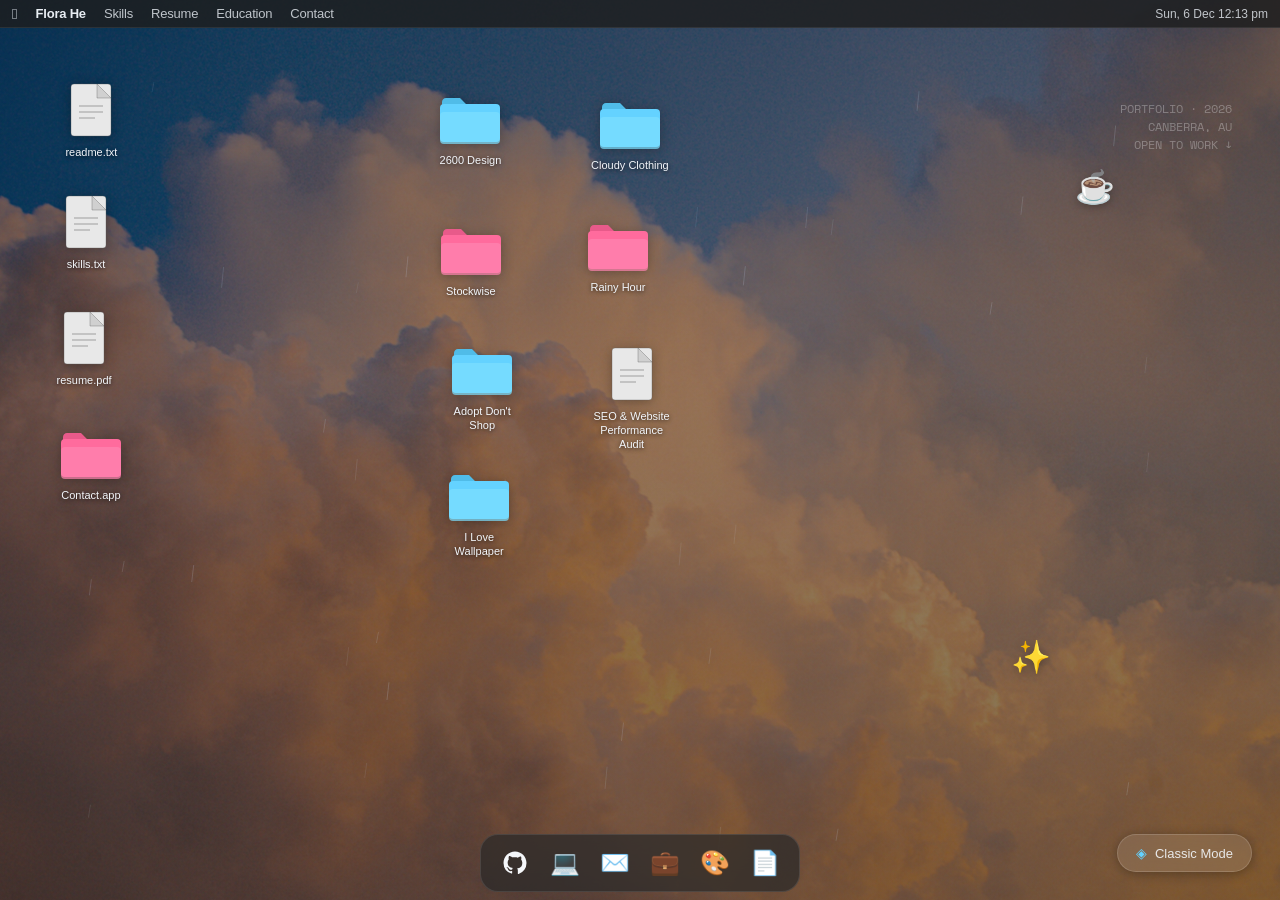
==== commit 3d7c1cc5: "Add files via upload" ====
--- a/portfolio-v2.html
+++ b/portfolio-v2.html
@@ -786,6 +786,20 @@
     linkText: 'View Live'
   },
   {
+    id: 'adoptdontshop', name: 'Adopt Don\'t Shop', type: 'link',
+    tags: ['Graphic Design', 'Social Impact'],
+    desc: 'Graphic design campaign concept for pet adoption, combining soft editorial layout, visual storytelling, and social-first messaging.',
+    about: 'A soft campaign concept created to encourage pet adoption through warm storytelling, social-first design, and emotionally engaging visuals.',
+    role: 'I developed the campaign direction, visual storytelling, copy hierarchy, and landing-page style presentation for the concept.',
+    tech: 'Built as a design-led web concept using soft editorial layout, campaign messaging, and responsive front-end presentation.',
+    goal: 'The goal was to create a gentle but persuasive digital campaign that makes adoption feel visible, emotional, and easy to support.',
+    outcome: 'Completed a self-initiated animal welfare concept with a clear message, live landing page, and portfolio-ready campaign visuals.',
+    link: 'https://florash.github.io/adopt-dont-shop/',
+    image: 'adpot dont shop.png',
+    gradient: 'linear-gradient(135deg,#efe6dc,#d9bfa7)',
+    linkText: 'View Live'
+  },
+  {
     id: 'audit', name: 'SEO & Website Performance Audit', type: 'file',
     tags: ['SEO', 'Web Audit'],
     desc: 'Technical SEO and performance audit project focused on visibility, speed, and site health.',
@@ -1052,7 +1066,7 @@
 
   const projectStartX = Math.max(260, W * 0.34);
   const projectColW = Math.min(150, Math.max(118, (W * 0.4) / 2));
-  const projects = [0, 1, 2, 3, 4, 5].map(function (i) {
+  const projects = [0, 1, 2, 3, 4, 5, 6].map(function (i) {
     return {
       x: projectStartX + (i % 2) * projectColW + j(),
       y: 64 + Math.floor(i / 2) * 126 + j()
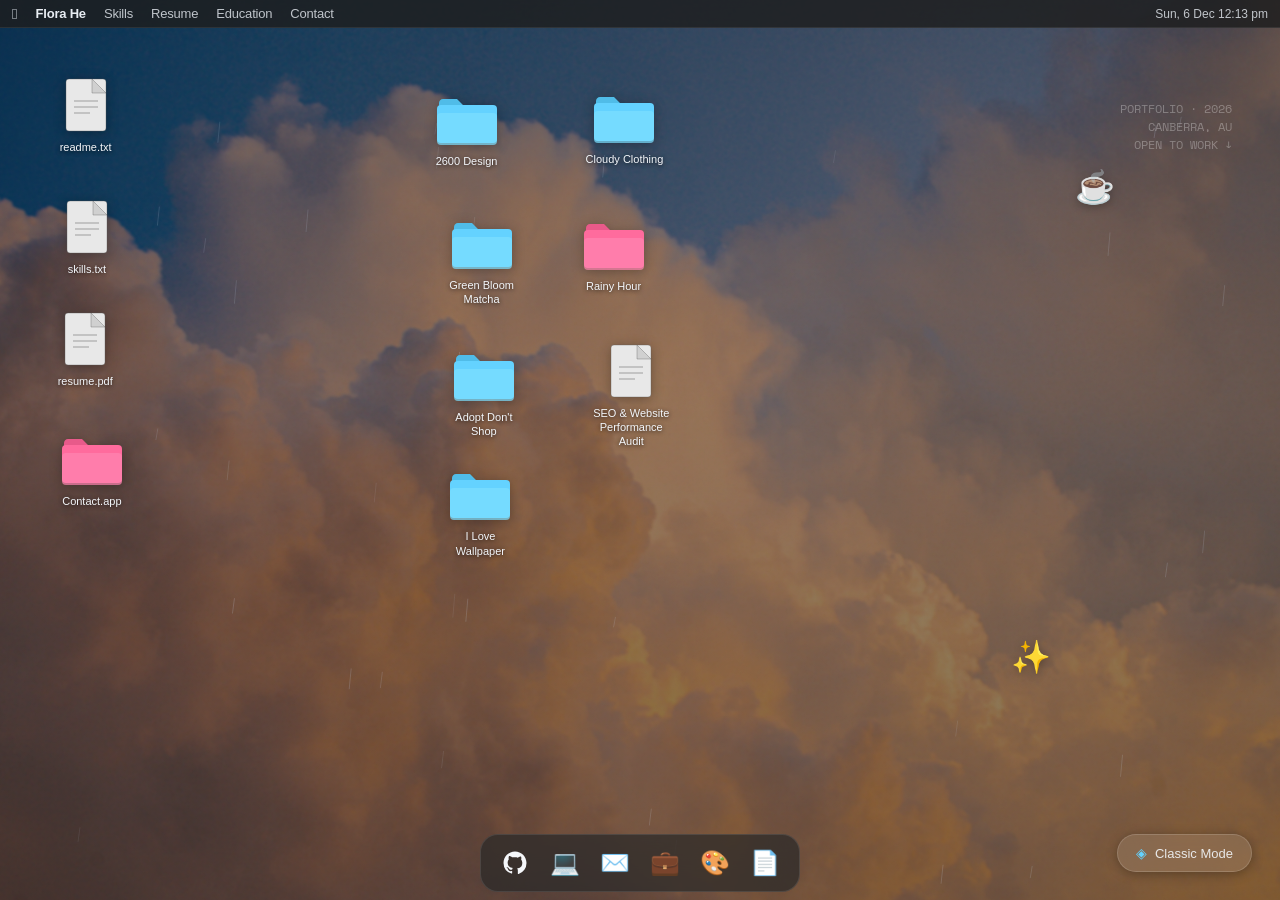
==== commit 4762097f: "Add files via upload" ====
--- a/portfolio-v2.html
+++ b/portfolio-v2.html
@@ -65,7 +65,7 @@
     transform-origin: center;
     animation: wallpaperFloat 26s ease-in-out infinite alternate;
     will-change: transform;
-    filter: saturate(0.98) brightness(0.72);
+    filter: saturate(0.92) brightness(0.68) blur(1.2px);
   }
 
   .wallpaper::after {
@@ -73,9 +73,9 @@
     position: absolute;
     inset: 0;
     background:
-      linear-gradient(180deg, rgba(10, 14, 24, 0.34) 0%, rgba(10, 14, 24, 0.24) 42%, rgba(8, 10, 18, 0.38) 100%),
+      linear-gradient(180deg, rgba(10, 14, 24, 0.28) 0%, rgba(10, 14, 24, 0.18) 42%, rgba(8, 10, 18, 0.32) 100%),
       url("data:image/svg+xml,%3Csvg viewBox='0 0 256 256' xmlns='http://www.w3.org/2000/svg'%3E%3Cfilter id='noise'%3E%3CfeTurbulence type='fractalNoise' baseFrequency='0.9' numOctaves='4' stitchTiles='stitch'/%3E%3C/filter%3E%3Crect width='100%25' height='100%25' filter='url(%23noise)' opacity='0.03'/%3E%3C/svg%3E");
-    opacity: 0.74;
+    opacity: 0.64;
     pointer-events: none;
   }
 
@@ -676,11 +676,11 @@
       const x = cx + b.ox + Math.sin(t * b.ws + b.phase) * b.wx + swayX;
       const y = cy + b.oy + Math.cos(t * b.ws * 0.7 + b.phase) * b.wy;
       const c = lerp(Math.min(1, cycle + (i / sorted.length) * 0.08));
-      const alpha = 0.86 + (1 - i / sorted.length) * 0.12;
+      const alpha = 0.56 + (1 - i / sorted.length) * 0.12;
       const g = ctx.createRadialGradient(x, y - b.r * 0.15, 0, x, y, b.r);
-      g.addColorStop(0, 'rgba(' + Math.min(255, c.r + 26) + ',' + Math.min(255, c.g + 26) + ',' + Math.min(255, c.b + 24) + ',' + alpha + ')');
-      g.addColorStop(0.42, 'rgba(' + Math.min(255, c.r + 10) + ',' + Math.min(255, c.g + 10) + ',' + Math.min(255, c.b + 8) + ',' + (alpha * 0.98) + ')');
-      g.addColorStop(0.72, 'rgba(' + c.r + ',' + c.g + ',' + c.b + ',' + (alpha * 0.92) + ')');
+      g.addColorStop(0, 'rgba(' + Math.min(255, c.r + 36) + ',' + Math.min(255, c.g + 36) + ',' + Math.min(255, c.b + 34) + ',' + alpha + ')');
+      g.addColorStop(0.32, 'rgba(' + Math.min(255, c.r + 22) + ',' + Math.min(255, c.g + 22) + ',' + Math.min(255, c.b + 20) + ',' + (alpha * 0.78) + ')');
+      g.addColorStop(0.62, 'rgba(' + c.r + ',' + c.g + ',' + c.b + ',' + (alpha * 0.42) + ')');
       g.addColorStop(1, 'rgba(' + Math.max(0, c.r - 10) + ',' + Math.max(0, c.g - 10) + ',' + Math.max(0, c.b - 8) + ',0)');
       ctx.beginPath();
       ctx.arc(x, y, b.r, 0, Math.PI * 2);
@@ -689,9 +689,10 @@
     }
 
     const glowY = cy - Math.min(W, H) * 0.1;
-    const glowR = Math.min(W, H) * 0.12;
+    const glowR = Math.min(W, H) * 0.18;
     const gw = ctx.createRadialGradient(cx + swayX, glowY, 0, cx + swayX, glowY, glowR);
-    gw.addColorStop(0, 'rgba(255,255,255,' + (0.34 * (1 - cycle * 0.5)) + ')');
+    gw.addColorStop(0, 'rgba(255,255,255,' + (0.22 * (1 - cycle * 0.45)) + ')');
+    gw.addColorStop(0.45, 'rgba(222,236,248,' + (0.10 * (1 - cycle * 0.4)) + ')');
     gw.addColorStop(1, 'rgba(255,255,255,0)');
     ctx.beginPath();
     ctx.arc(cx + swayX, glowY, glowR, 0, Math.PI * 2);
@@ -734,42 +735,42 @@
     tags: ['Web Design', 'Branding'],
     desc: 'Studio website for a Canberra web design brand with a refined, boutique aesthetic.',
     about: 'A studio website created to present 2600 Design as a polished Canberra web design brand.',
-    role: 'I worked on the visual direction, layout presentation, content structure, and front-end execution.',
+    role: 'I led the visual direction, layout presentation, content structure, and responsive front-end experience.',
     tech: 'Built with HTML, CSS, and a branding-led web design approach focused on clean presentation.',
-    goal: 'The goal was to create a boutique-feeling studio site that looks professional and builds trust quickly.',
-    outcome: 'Completed a refined brand website that clearly showcases services, style, and studio positioning.',
-    link: 'https://www.2600design.com.au',
+    goal: 'The goal was to make the studio feel credible, polished, and easy for potential clients to understand quickly.',
+    outcome: 'Completed a refined brand website that improves service clarity, visual consistency, and overall studio positioning.',
+    link: 'project-2600-design.html',
     image: 'img-2600design-desktop.png',
     gradient: 'linear-gradient(135deg,#ede5db,#c9a990)',
-    linkText: 'Visit Site'
+    linkText: 'View Case Study'
   },
   {
     id: 'cloudyclothing', name: 'Cloudy Clothing', type: 'link',
     tags: ['WordPress', 'WooCommerce'],
     desc: 'Custom fashion ecommerce store with a soft, minimal shopping experience.',
-    about: 'A fashion ecommerce website designed to feel soft, clean, and easy to browse.',
-    role: 'I shaped the store presentation, product experience, and visual direction for the shopping flow.',
+    about: 'A fashion ecommerce concept designed to feel soft, clean, and easy to browse.',
+    role: 'I worked on the store presentation, WooCommerce structure, product styling, and shopping flow.',
     tech: 'Built with WordPress and WooCommerce, with a minimal front-end style and ecommerce structure.',
-    goal: 'The goal was to make the brand feel calm and elevated while keeping the buying experience simple.',
-    outcome: 'Completed a custom ecommerce concept with a softer brand feel and clearer product browsing.',
-    link: 'https://www.2600design.com.au/projects/cloudy-clothing/',
+    goal: 'The goal was to make the brand feel calm and elevated while keeping product discovery and buying flow simple.',
+    outcome: 'Completed a custom ecommerce concept with a softer brand feel, clearer browsing, and a cleaner checkout experience.',
+    link: 'project-cloudy-clothing.html',
     image: 'cloudyclothing.webp',
     gradient: 'linear-gradient(135deg,#e8ecef,#c4d2dc)',
-    linkText: 'View Project'
+    linkText: 'View Case Study'
   },
   {
-    id: 'stockwise', name: 'Stockwise', type: 'app',
-    tags: ['React', 'FastAPI'],
-    desc: 'Stock analysis platform with AI-powered insights, live market data, and bilingual support.',
-    about: 'A stock analysis platform that helps users review market data and understand stocks more easily.',
-    role: 'I worked across product design, interface structure, front-end implementation, and feature presentation.',
-    tech: 'Built with React and FastAPI, with AI-powered insights, live data, and bilingual support.',
-    goal: 'The goal was to make stock research more accessible, faster to scan, and easier for everyday users.',
-    outcome: 'Completed a working platform with live market information, AI support, and a clearer analysis flow.',
-    link: 'https://stockwise-pi.vercel.app',
-    image: 'img-stockwise-desktop.png',
-    gradient: 'linear-gradient(135deg,#667eea,#764ba2)',
-    linkText: 'View Live'
+    id: 'greenbloom', name: 'Green Bloom Matcha', type: 'link',
+    tags: ['Shopify', 'Ecommerce UX'],
+    desc: 'Shopify-focused ecommerce concept built to show soft visual merchandising, mobile-first browsing, and premium brand presentation.',
+    about: 'A Shopify ecommerce concept created to show a calmer, more premium storefront direction.',
+    role: 'I defined the homepage layout, visual storytelling, product presentation, and mobile-first shopping flow.',
+    tech: 'Built as a Shopify-led ecommerce concept focused on visual merchandising and clearer browsing hierarchy.',
+    goal: 'The goal was to create a storefront that feels polished and brand-aware while still supporting trust and product discovery.',
+    outcome: 'Completed a Shopify concept that presents products more clearly and demonstrates a more considered ecommerce direction.',
+    link: 'project-shopify-store.html',
+    image: 'shopify-hero.png',
+    gradient: 'linear-gradient(135deg,#d9e0c8,#a7b07b)',
+    linkText: 'View Case Study'
   },
   {
     id: 'rainyhour', name: 'Rainy Hour', type: 'app',
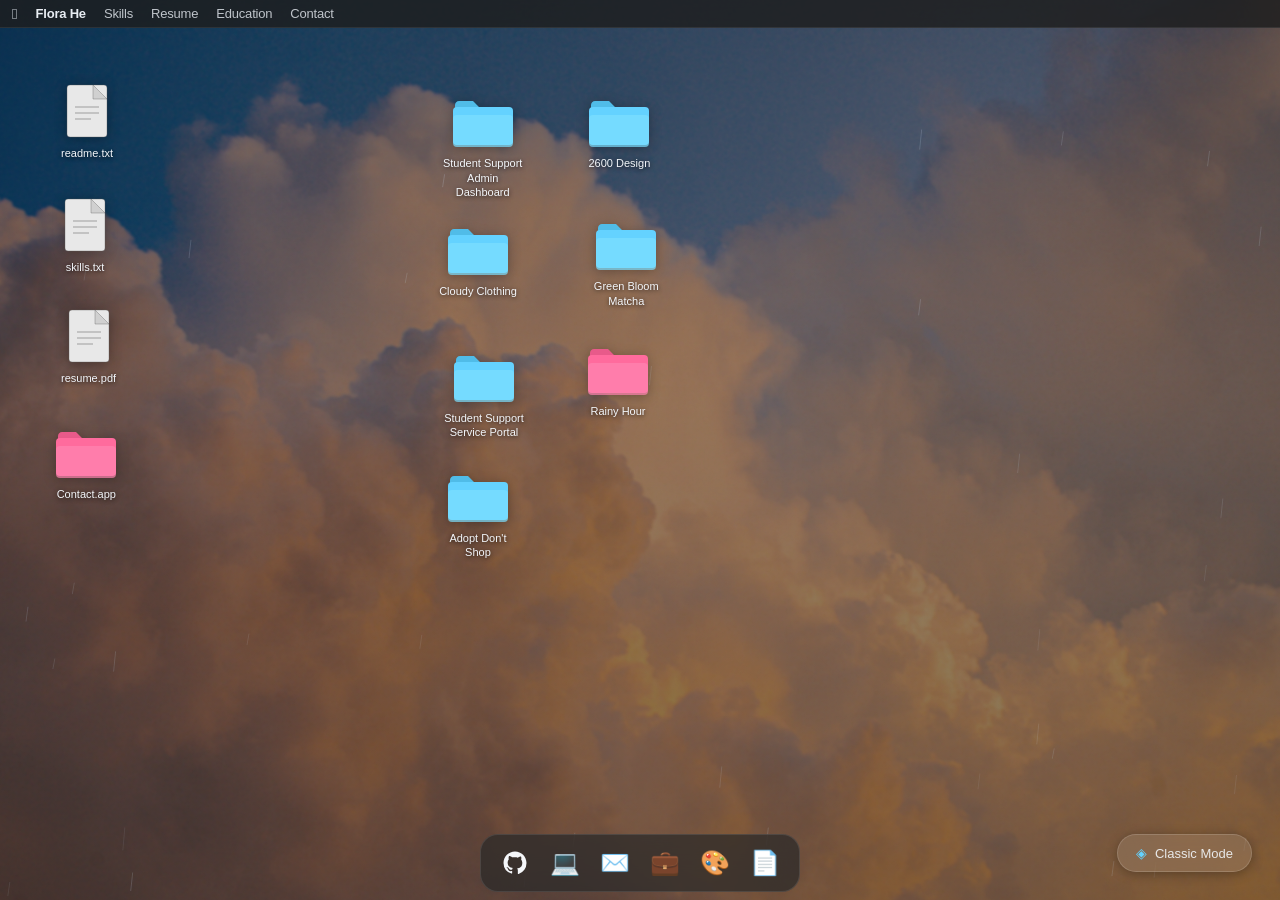
==== commit b092e0c1: "Add files via upload" ====
--- a/portfolio-v2.html
+++ b/portfolio-v2.html
@@ -730,6 +730,20 @@
   { id: 'resume', name: 'resume.pdf', type: 'file', windowType: 'resume' },
   { id: 'contact', name: 'Contact.app', type: 'app', windowType: 'contact' },
 
+  {
+    id: 'studentsupportadmin', name: 'Student Support Admin Dashboard', type: 'link',
+    tags: ['TypeScript', 'Case Management'],
+    desc: 'Internal case management dashboard designed to show request handling, workflow tracking, officer assignment, internal notes, and activity history in a university-style service environment.',
+    about: 'An internal support dashboard concept created to show how service teams can manage requests, assign work, and track case progress more clearly.',
+    role: 'I led the UI direction, dashboard structure, workflow presentation, and front-end implementation for the concept.',
+    tech: 'Built with React and TypeScript, focused on case management patterns, dashboard hierarchy, and service workflow clarity.',
+    goal: 'The goal was to create a believable internal system that feels structured, practical, and easy for staff to use in a higher-education service environment.',
+    outcome: 'Completed a detailed admin dashboard concept with request tracking, officer assignment, internal notes, and portfolio-ready service design flows.',
+    link: 'project-student-support-admin-dashboard.html',
+    image: 'student-support-admin-dashboard-hero.png',
+    gradient: 'linear-gradient(135deg,#dfe6ee,#aebfd1)',
+    linkText: 'View Case Study'
+  },
   {
     id: 'design2600', name: '2600 Design', type: 'link',
     tags: ['Web Design', 'Branding'],
@@ -770,6 +784,20 @@
     link: 'project-shopify-store.html',
     image: 'shopify-hero.png',
     gradient: 'linear-gradient(135deg,#d9e0c8,#a7b07b)',
+    linkText: 'View Case Study'
+  },
+  {
+    id: 'studentsupportportal', name: 'Student Support Service Portal', type: 'link',
+    tags: ['React', 'Accessibility'],
+    desc: 'Accessible student support portal designed to show public-sector information architecture, service clarity, and realistic user journeys.',
+    about: 'A student support service portal concept created to present complex support information in a clearer, more approachable way.',
+    role: 'I designed the information architecture, page layout, service content presentation, and front-end experience.',
+    tech: 'Built with React and accessibility-first design thinking, focused on service clarity, navigation, and realistic support journeys.',
+    goal: 'The goal was to make support services easier to understand and navigate for students who need quick, structured information.',
+    outcome: 'Completed an accessible service portal concept with clearer navigation, more realistic support content, and a stronger public-sector style UX.',
+    link: 'project-student-support-service-portal.html',
+    image: 'student-support-portal.png',
+    gradient: 'linear-gradient(135deg,#dde7ef,#b7cadb)',
     linkText: 'View Case Study'
   },
   {
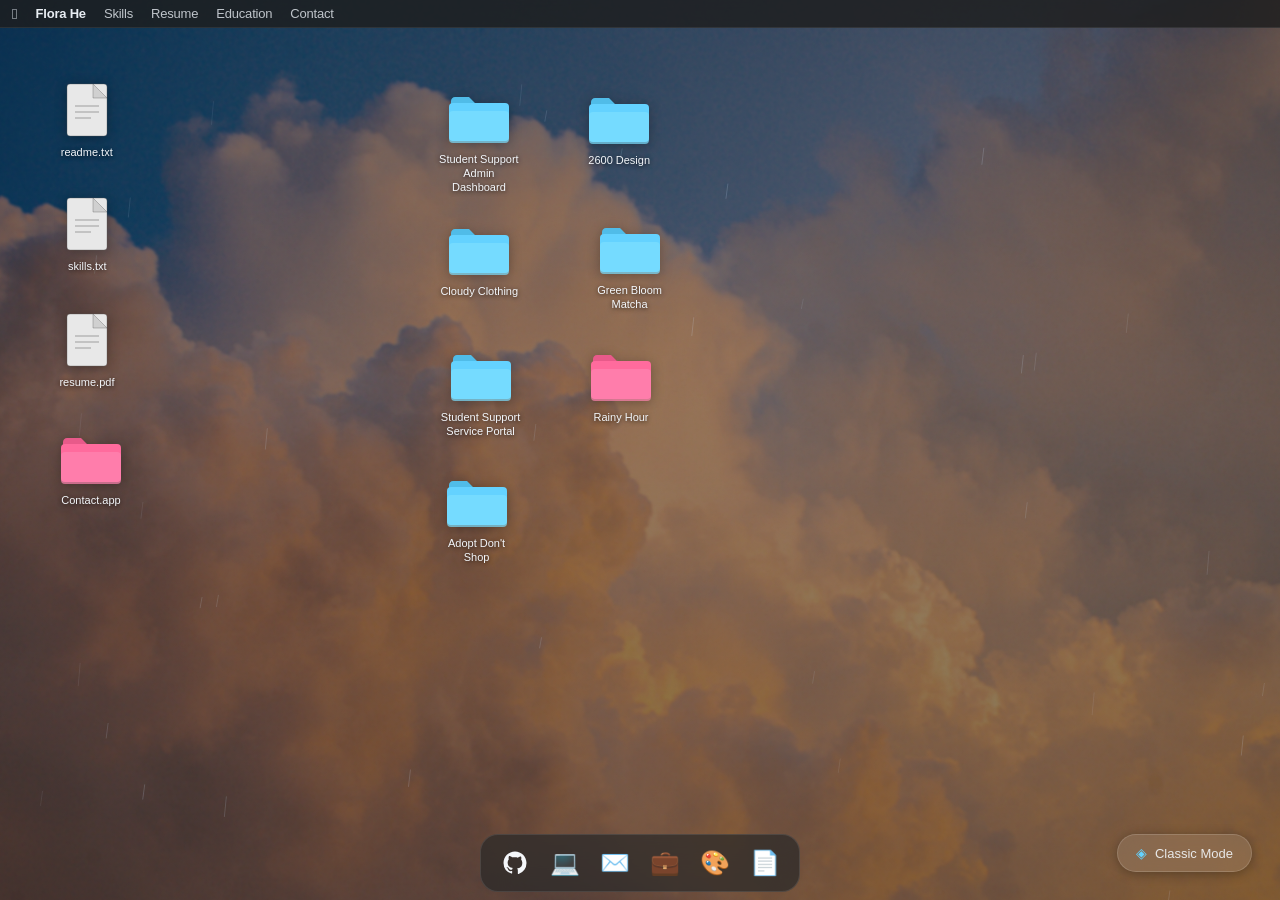
==== commit 237d4d92: "Add files via upload" ====
--- a/portfolio-v2.html
+++ b/portfolio-v2.html
@@ -733,14 +733,14 @@
   {
     id: 'studentsupportadmin', name: 'Student Support Admin Dashboard', type: 'link',
     tags: ['TypeScript', 'Case Management'],
-    desc: 'Internal case management dashboard designed to show request handling, workflow tracking, officer assignment, internal notes, and activity history in a university-style service environment.',
-    about: 'An internal support dashboard concept created to show how service teams can manage requests, assign work, and track case progress more clearly.',
+    desc: 'Internal student services dashboard designed around operational overview, request intake, at-risk visibility, workflow tracking, and case management for a university-style support team.',
+    about: 'An internal support dashboard concept created to show how service teams can monitor demand, manage requests, and track case progress more clearly.',
     role: 'I led the UI direction, dashboard structure, workflow presentation, and front-end implementation for the concept.',
-    tech: 'Built with React and TypeScript, focused on case management patterns, dashboard hierarchy, and service workflow clarity.',
+    tech: 'Designed as a TypeScript-driven dashboard prototype focused on case management patterns, dashboard hierarchy, and service workflow clarity.',
     goal: 'The goal was to create a believable internal system that feels structured, practical, and easy for staff to use in a higher-education service environment.',
-    outcome: 'Completed a detailed admin dashboard concept with request tracking, officer assignment, internal notes, and portfolio-ready service design flows.',
+    outcome: 'Completed a detailed admin dashboard concept with operational metrics, request tracking, officer assignment, internal notes, and portfolio-ready service design flows.',
     link: 'project-student-support-admin-dashboard.html',
-    image: 'student-support-admin-dashboard-hero.png',
+    image: 'student-support-admin-dashboard-overview.png',
     gradient: 'linear-gradient(135deg,#dfe6ee,#aebfd1)',
     linkText: 'View Case Study'
   },
